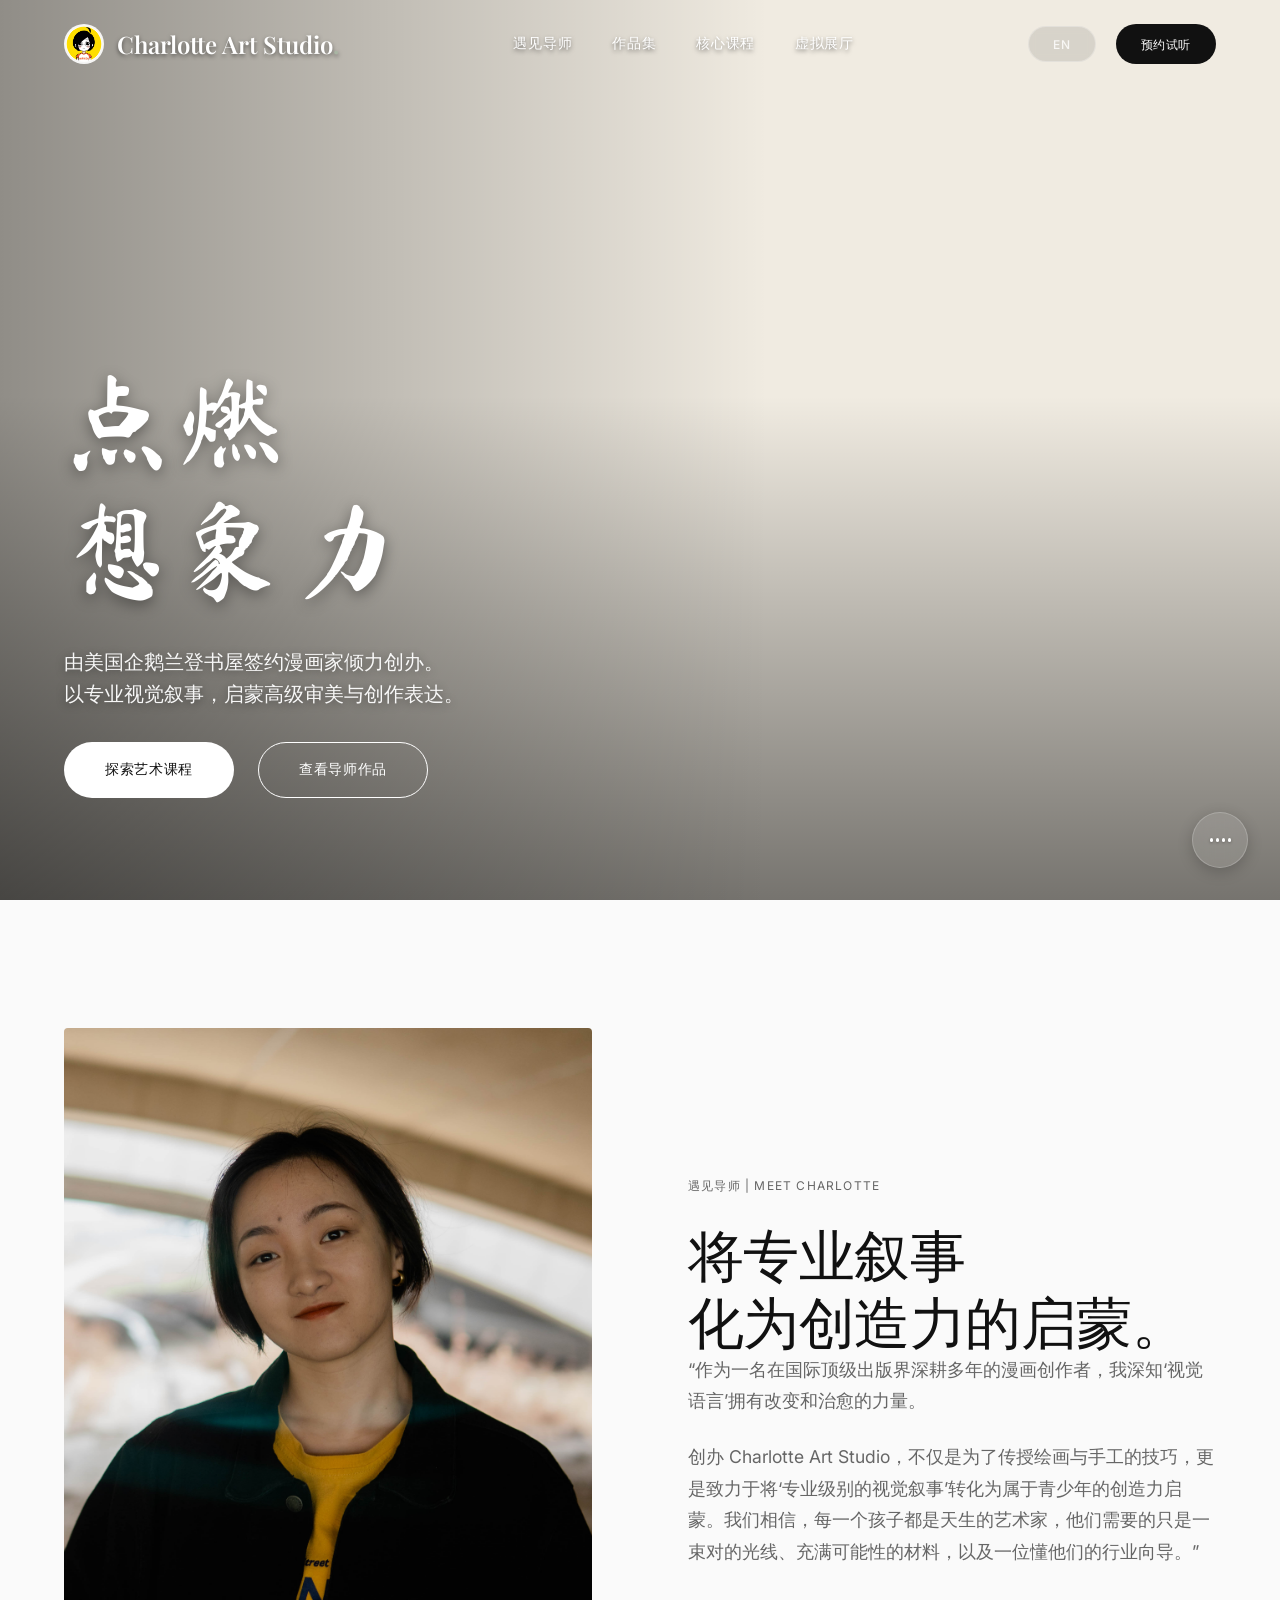
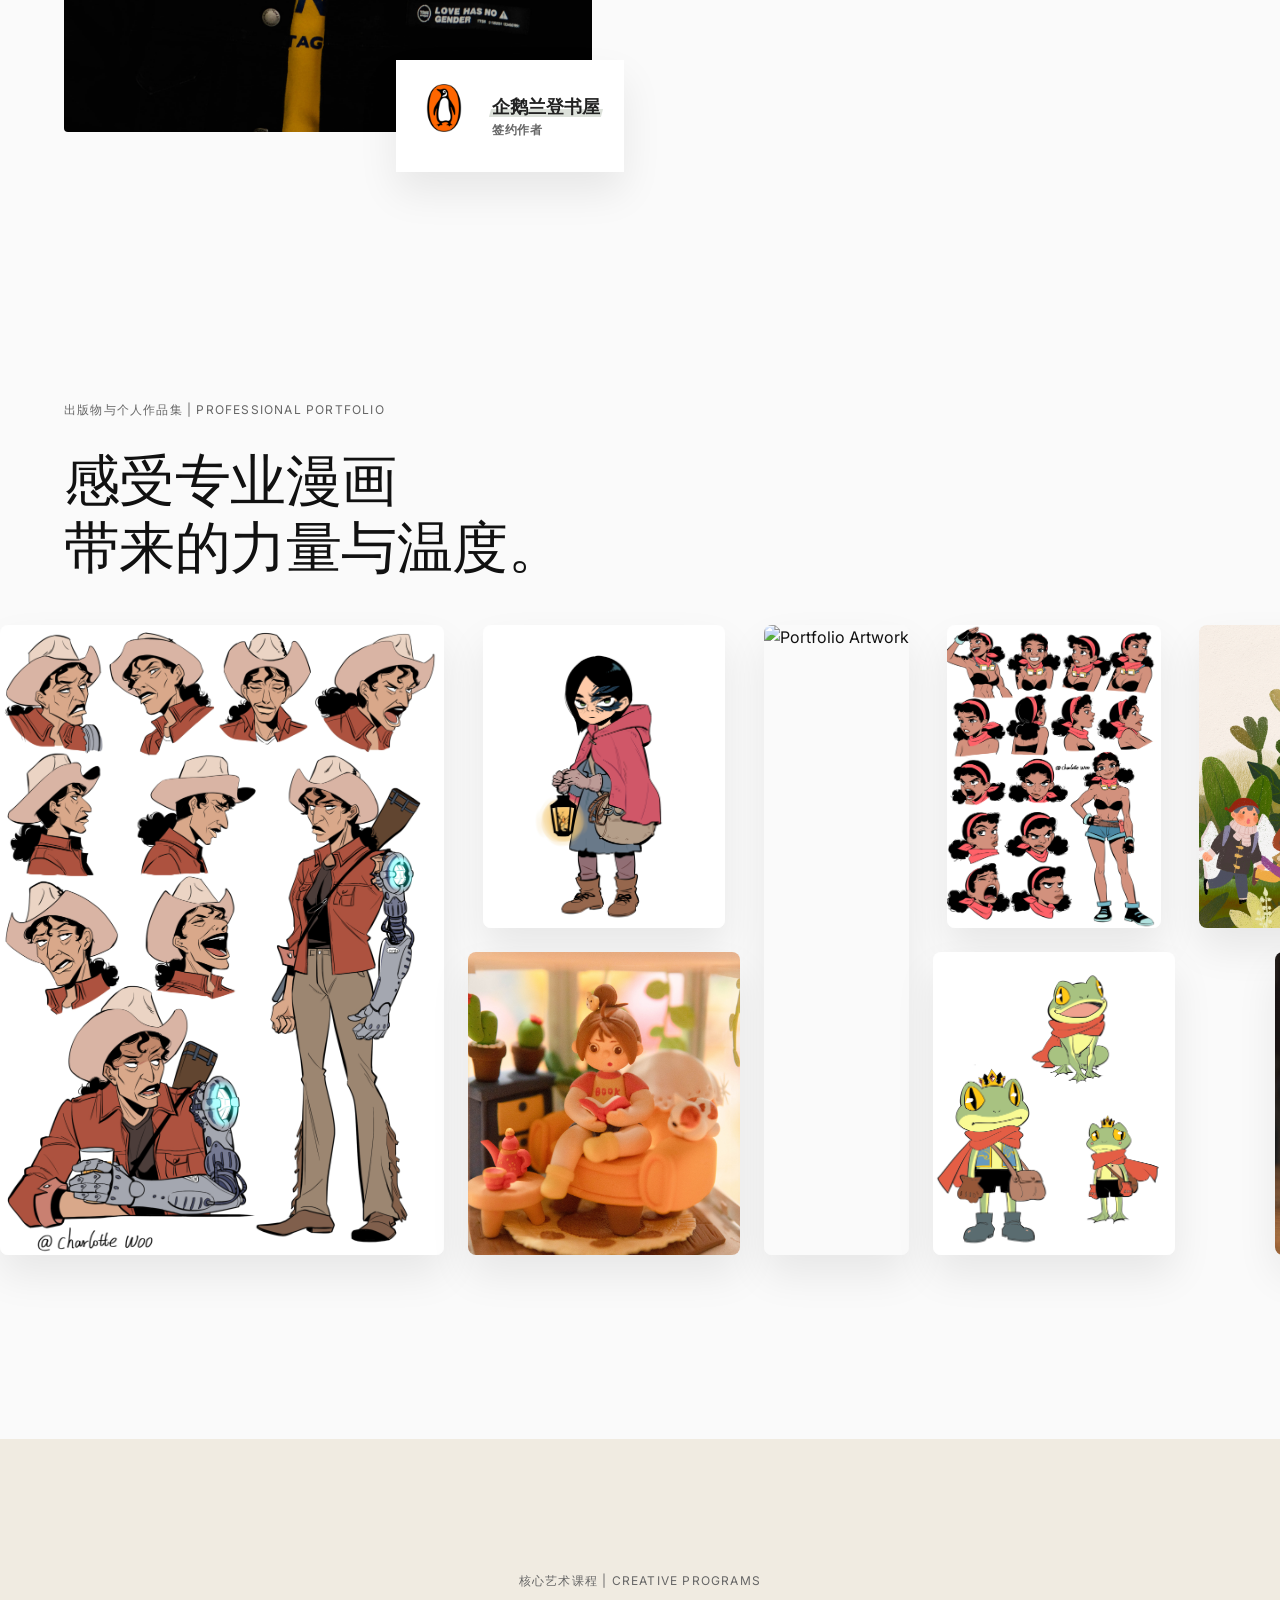
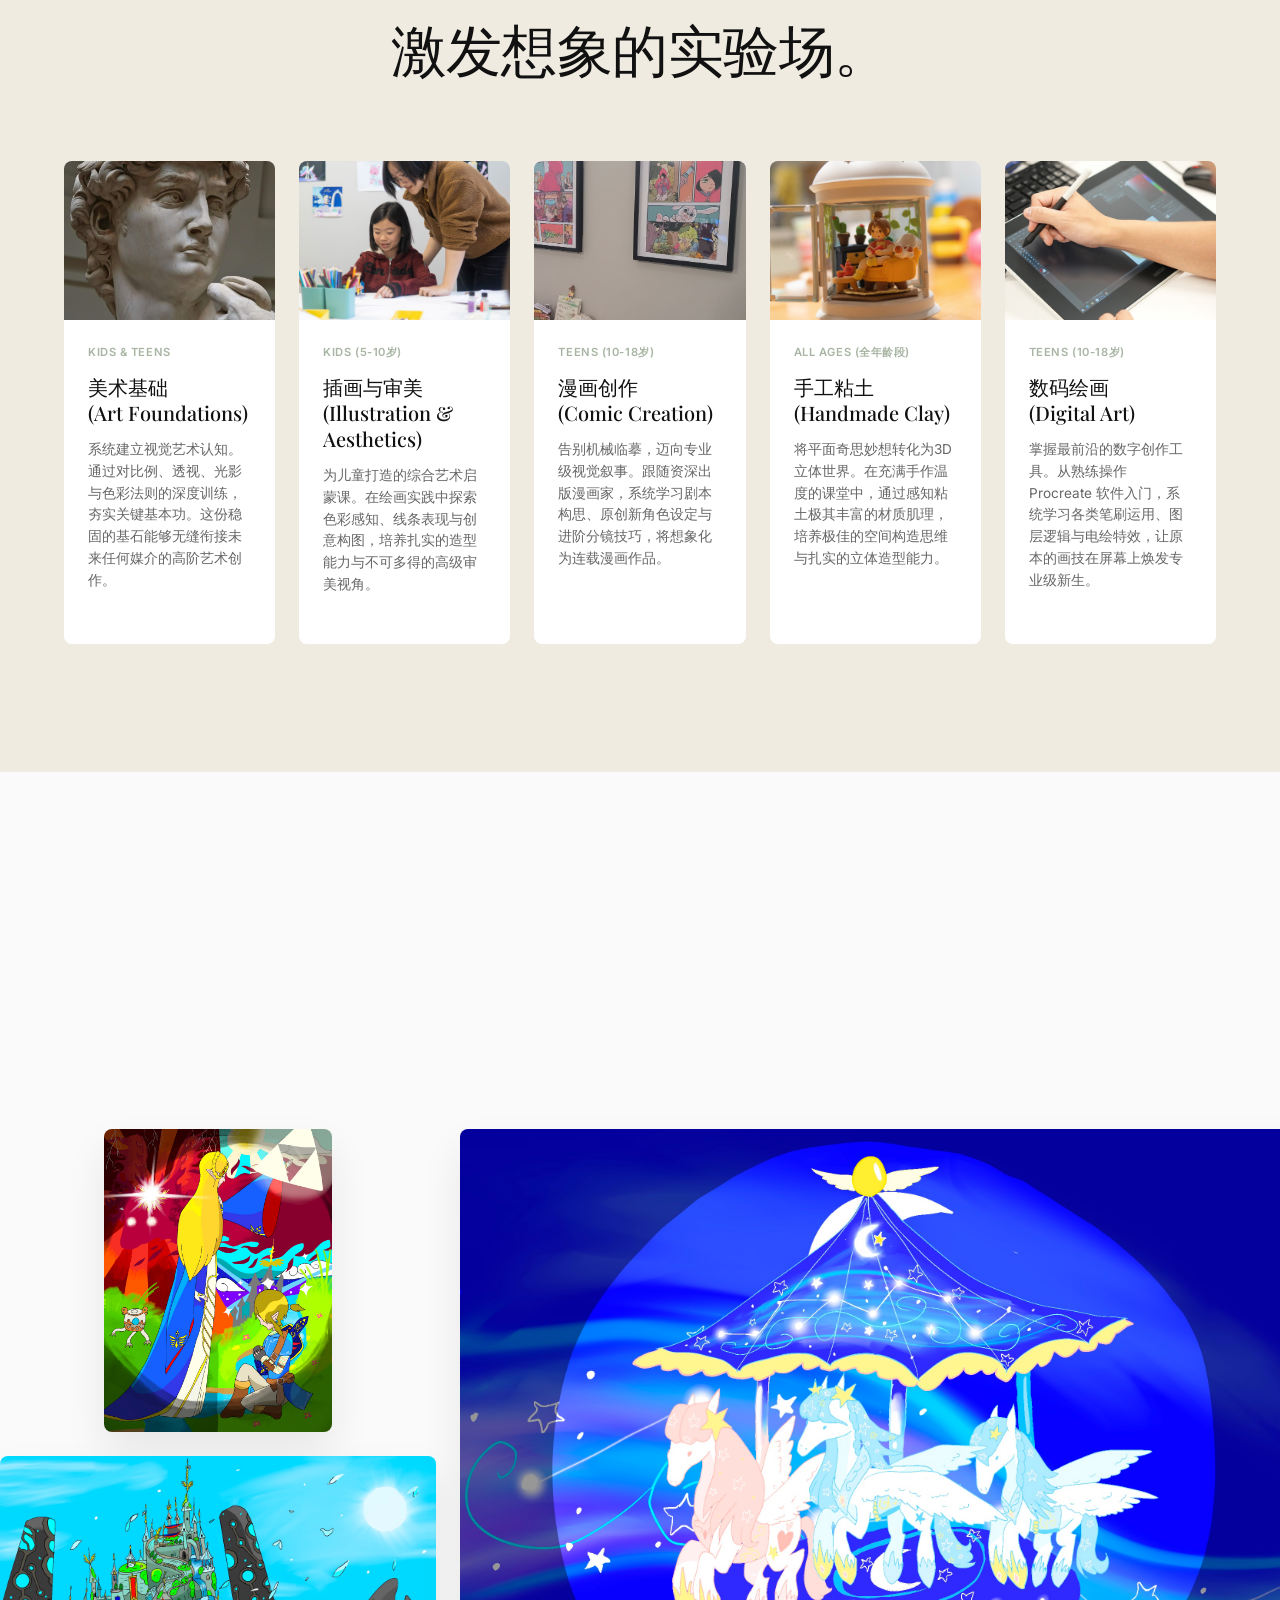
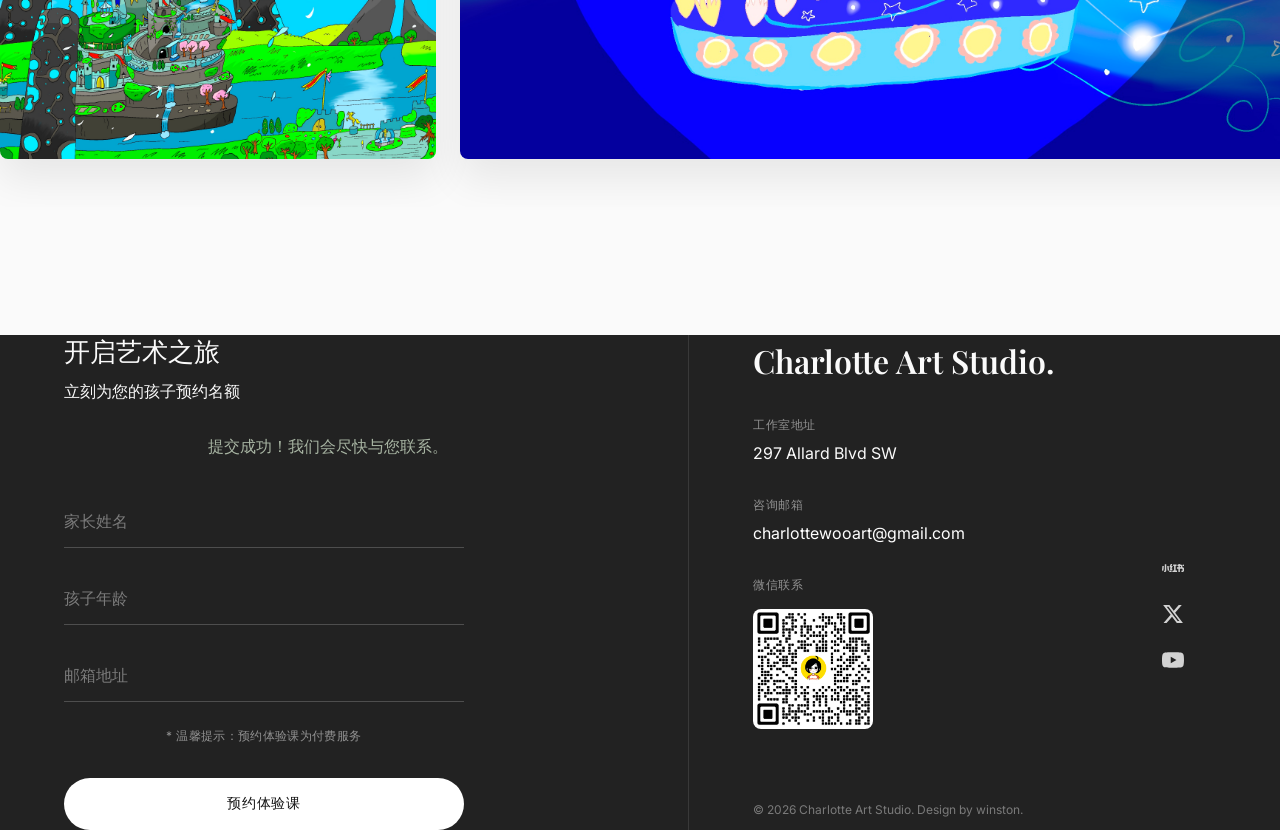
==== index.html @ 23670e5b "first commit" ====
<!DOCTYPE html>
<html lang="zh-CN" data-lang="zh">
<head>
    <meta charset="UTF-8">
    <meta name="viewport" content="width=device-width, initial-scale=1.0">
    <title>Charlotte Art Studio | Ignite the Imagination</title>
    <meta name="description" content="企鹅兰登签约漫画家Charlotte创办的高端少儿美术工作室。专注于青少年漫画创作与儿童立体视觉叙事启发。">
    <!-- Google Fonts -->
    <link rel="preconnect" href="https://fonts.googleapis.com">
    <link rel="preconnect" href="https://fonts.gstatic.com" crossorigin>
    <link href="https://fonts.googleapis.com/css2?family=Inter:wght@300;400;500&family=Playfair+Display:ital,wght@0,400;0,600;1,400&family=Zhi+Mang+Xing&family=Ma+Shan+Zheng&display=swap" rel="stylesheet">
    <link rel="stylesheet" href="css/styles.css">
    
    <!-- Favicon -->
    <link rel="icon" type="image/png" href="assets/avatar.png">
    <link rel="apple-touch-icon" href="assets/avatar.png">
</head>
    <!-- 漫画风闪屏动画 (Preloader Splash) -->
    <div id="site-preloader">
        <div class="hole-wipe"></div>
        <img src="assets/avatar.png" alt="Charlotte Manga Avatar" class="preloader-avatar">
    </div>

    <!-- 顶部导航 -->
    <header id="site-header">
        <div class="nav-container">
            <div class="logo">
                <a href="#">
                    <img src="assets/avatar.png" alt="Logo Avatar" class="header-avatar">
                    <span>Charlotte Art Studio<span class="dot">.</span></span>
                </a>
            </div>
            <nav class="desktop-nav">
                <a href="#about">
                    <span class="lang lang-en">Meet Charlotte</span>
                    <span class="lang lang-zh">遇见导师</span>
                </a>
                <a href="#portfolio">
                    <span class="lang lang-en">Portfolio</span>
                    <span class="lang lang-zh">作品集</span>
                </a>
                <a href="#programs">
                    <span class="lang lang-en">Programs</span>
                    <span class="lang lang-zh">核心课程</span>
                </a>
                <a href="#gallery">
                    <span class="lang lang-en">Gallery</span>
                    <span class="lang lang-zh">虚拟展厅</span>
                </a>
            </nav>
            <div class="header-actions">
                <button type="button" id="lang-toggle" class="btn btn-outline btn-sm lang-toggle-btn">
                    <span class="lang lang-en">中文</span>
                    <span class="lang lang-zh">EN</span>
                </button>
                <a href="#contact" class="btn btn-primary btn-sm">
                    <span class="lang lang-en">Book Trial</span>
                    <span class="lang lang-zh">预约试听</span>
                </a>
            </div>
        </div>
    </header>

    <main>
        <!-- 首页视差区 (Hero) -->
        <section id="hero" class="hero-section">
            <div class="hero-bg js-parallax">
                <video class="hero-image" autoplay loop muted playsinline poster="assets/hero_bg.png">
                    <source src="assets/hero_video.mp4" type="video/mp4">
                </video>
                <div class="hero-overlay"></div>
            </div>
            <div class="hero-content reveal-up">
                <h1>
                    <span class="lang lang-en">Ignite the<br><span class="italic">Imagination</span></span>
                    <span class="lang lang-zh"><span class="handwriting-zh">点燃</span><br><span class="handwriting-zh">想象力</span></span>
                </h1>
                <p class="subtitle">
                    <span class="lang lang-en">Founded by a Penguin Random House signed comic artist.<br>Inspiring high-level aesthetics and creative expression through professional visual storytelling.</span>
                    <span class="lang lang-zh">由美国企鹅兰登书屋签约漫画家倾力创办。<br>以专业视觉叙事，启蒙高级审美与创作表达。</span>
                </p>
                <div class="hero-ctas">
                    <a href="#programs" class="btn btn-primary">
                        <span class="lang lang-en">Explore Programs</span>
                        <span class="lang lang-zh">探索艺术课程</span>
                    </a>
                    <a href="#portfolio" class="btn btn-outline">
                        <span class="lang lang-en">View Portfolio</span>
                        <span class="lang lang-zh">查看导师作品</span>
                    </a>
                </div>
            </div>
        </section>

        <!-- 导师介绍区 (Meet Charlotte) -->
        <section id="about" class="about-section">
            <div class="container grid-2-col">
                <div class="about-image-wrap reveal-up">
                    <img src="assets/charlotte_portrait.jpg" alt="Charlotte Portrait" class="about-portrait">
                    <!-- Penguin Random House Logo placeholder -->
                    <div class="badge">
                        <div class="badge-icon" style="background: transparent; box-shadow: none; padding: 0;">
                            <img src="assets/penguin_logo.png" alt="Penguin Random House Logo" style="width: 48px; height: 48px; object-fit: contain;">
                        </div>
                        <span>
                            <span class="lang lang-en"><span class="brand-highlight">Penguin Random House</span>Signed Author</span>
                            <span class="lang lang-zh"><span class="brand-highlight">企鹅兰登书屋</span>签约作者</span>
                        </span>
                    </div>
                </div>
                <div class="about-text-wrap reveal-up delay-1">
                    <span class="section-label">
                        <span class="lang lang-en">Meet Charlotte</span>
                        <span class="lang lang-zh">遇见导师 | Meet Charlotte</span>
                    </span>
                    <h2>
                        <span class="lang lang-en">Turning professional storytelling<br>into creative enlightenment.</span>
                        <span class="lang lang-zh">将专业叙事<br>化为创造力的启蒙。</span>
                    </h2>
                    <div class="bio-content">
                        <div class="lang lang-en">
                            <p>“As a comic creator deeply rooted in the top-tier international publishing industry, I know that 'visual language' holds the power to transform and heal.</p>
                            <p>Founding Charlotte Art Studio is not just about teaching techniques; it's about translating 'professional visual storytelling' into creative enlightenment tailored for youth. We believe every child is born an artist—all they need is the right light, materials filled with possibilities, and an industry guide who truly understands them.”</p>
                        </div>
                        <div class="lang lang-zh">
                            <p>“作为一名在国际顶级出版界深耕多年的漫画创作者，我深知‘视觉语言’拥有改变和治愈的力量。</p>
                            <p>创办 Charlotte Art Studio，不仅是为了传授绘画与手工的技巧，更是致力于将‘专业级别的视觉叙事’转化为属于青少年的创造力启蒙。我们相信，每一个孩子都是天生的艺术家，他们需要的只是一束对的光线、充满可能性的材料，以及一位懂他们的行业向导。”</p>
                        </div>
                    </div>
                </div>
            </div>
        </section>

        <!-- 出版作品区 (Portfolio) -->
        <section id="portfolio" class="portfolio-section">
            <div class="container relative">
                <div class="section-header reveal-up">
                    <span class="section-label">
                        <span class="lang lang-en">Professional Portfolio</span>
                        <span class="lang lang-zh">出版物与个人作品集 | Professional Portfolio</span>
                    </span>
                    <h2>
                        <span class="lang lang-en">Feel the power and warmth<br>of professional comics.</span>
                        <span class="lang lang-zh">感受专业漫画<br>带来的力量与温度。</span>
                    </h2>
                </div>
            </div>
            <!-- 作品集横向滚动 -->
            <div class="portfolio-marquee-container reveal-up delay-1" id="portfolio-marquee">
                <div class="portfolio-marquee-track">
                    <!-- 由 JS 渲染注入 -->
                </div>
            </div>
        </section>

        <!-- 核心课程区 (Programs) -->
        <section id="programs" class="programs-section bg-warm">
            <div class="container">
                <div class="section-header text-center reveal-up">
                    <span class="section-label">
                        <span class="lang lang-en">Creative Programs</span>
                        <span class="lang lang-zh">核心艺术课程 | Creative Programs</span>
                    </span>
                    <h2>
                        <span class="lang lang-en">A laboratory to ignite imagination.</span>
                        <span class="lang lang-zh">激发想象的实验场。</span>
                    </h2>
                </div>
                
                <div class="programs-grid">
                    <!-- 课程1: 美术基础 -->
                    <div class="program-card reveal-up">
                        <div class="pg-image">
                            <img src="assets/class_foundations.jpg" alt="Art Foundations" onerror="this.src='assets/class_crafts.jpg'">
                        </div>
                        <div class="pg-content">
                            <span class="tag">
                                <span class="lang lang-en">Kids & Teens</span>
                                <span class="lang lang-zh">Kids & Teens</span>
                            </span>
                            <h3>
                                <span class="lang lang-en">Art Foundations</span>
                                <span class="lang lang-zh">美术基础<br>(Art Foundations)</span>
                            </h3>
                            <p>
                                <span class="lang lang-en">Develop a systematic understanding of visual arts. Through focused study of proportions, shading, perspective, and color harmony, build essential techniques that apply to any medium.</span>
                                <span class="lang lang-zh">系统建立视觉艺术认知。通过对比例、透视、光影与色彩法则的深度训练，夯实关键基本功。这份稳固的基石能够无缝衔接未来任何媒介的高阶艺术创作。</span>
                            </p>
                        </div>
                    </div>
                    <!-- 课程2: 插画与审美 -->
                    <div class="program-card reveal-up delay-1">
                        <div class="pg-image">
                            <img src="assets/class_crafts.jpg" alt="Illustration & Aesthetics">
                        </div>
                        <div class="pg-content">
                            <span class="tag">
                                <span class="lang lang-en">Kids (5-10 y/o)</span>
                                <span class="lang lang-zh">Kids (5-10岁)</span>
                            </span>
                            <h3>
                                <span class="lang lang-en">Illustration & Aesthetics</span>
                                <span class="lang lang-zh">插画与审美<br>(Illustration & Aesthetics)</span>
                            </h3>
                            <p>
                                <span class="lang lang-en">Perfect for budding young artists. Explore color theory, line work, and imaginative composition using various drawing materials to build a strong artistic and aesthetic foundation.</span>
                                <span class="lang lang-zh">为儿童打造的综合艺术启蒙课。在绘画实践中探索色彩感知、线条表现与创意构图，培养扎实的造型能力与不可多得的高级审美视角。</span>
                            </p>
                        </div>
                    </div>
                    <!-- 课程3: 漫画创作 -->
                    <div class="program-card reveal-up delay-2">
                        <div class="pg-image">
                            <img src="assets/class_comic.jpg" alt="Comic Creation">
                        </div>
                        <div class="pg-content">
                            <span class="tag">
                                <span class="lang lang-en">Teens (10-18 y/o)</span>
                                <span class="lang lang-zh">Teens (10-18岁)</span>
                            </span>
                            <h3>
                                <span class="lang lang-en">Comic Creation</span>
                                <span class="lang lang-zh">漫画创作<br>(Comic Creation)</span>
                            </h3>
                            <p>
                                <span class="lang lang-en">Say goodbye to mechanical tracing. Learn professional visual storytelling, from script formulation and character design to advanced storyboarding, guided by a published author.</span>
                                <span class="lang lang-zh">告别机械临摹，迈向专业级视觉叙事。跟随资深出版漫画家，系统学习剧本构思、原创新角色设定与进阶分镜技巧，将想象化为连载漫画作品。</span>
                            </p>
                        </div>
                    </div>
                    <!-- 课程4: 手工粘土 -->
                    <div class="program-card reveal-up delay-3">
                        <div class="pg-image">
                            <img src="assets/class_clay.jpg" alt="Handmade Clay">
                        </div>
                        <div class="pg-content">
                            <span class="tag">
                                <span class="lang lang-en">All Ages</span>
                                <span class="lang lang-zh">All Ages (全年龄段)</span>
                            </span>
                            <h3>
                                <span class="lang lang-en">Handmade Clay</span>
                                <span class="lang lang-zh">手工粘土<br>(Handmade Clay)</span>
                            </h3>
                            <p>
                                <span class="lang lang-en">Bring whimsical ideas to life in 3D. Experience the tactile joy of molding clay to cultivate exceptional spatial reasoning and a deeper understanding of volume and form.</span>
                                <span class="lang lang-zh">将平面奇思妙想转化为3D立体世界。在充满手作温度的课堂中，通过感知粘土极其丰富的材质肌理，培养极佳的空间构造思维与扎实的立体造型能力。</span>
                            </p>
                        </div>
                    </div>
                    <!-- 课程5: 数码绘画 -->
                    <div class="program-card reveal-up delay-4">
                        <div class="pg-image">
                            <img src="assets/class_digital.jpg" alt="Digital Art" onerror="this.src='assets/class_comic.jpg'">
                        </div>
                        <div class="pg-content">
                            <span class="tag">
                                <span class="lang lang-en">Teens (10-18 y/o)</span>
                                <span class="lang lang-zh">Teens (10-18岁)</span>
                            </span>
                            <h3>
                                <span class="lang lang-en">Digital Art</span>
                                <span class="lang lang-zh">数码绘画<br>(Digital Art)</span>
                            </h3>
                            <p>
                                <span class="lang lang-en">Master industry-standard tools. Starting with Procreate basics, learn brush application, layer logic, and digital effects to bring your artwork to life on screen.</span>
                                <span class="lang lang-zh">掌握最前沿的数字创作工具。从熟练操作 Procreate 软件入门，系统学习各类笔刷运用、图层逻辑与电绘特效，让原本的画技在屏幕上焕发专业级新生。</span>
                            </p>
                        </div>
                    </div>
                </div>
            </div>
        </section>

        <!-- 学生虚拟展厅 (Gallery) -->
        <section id="gallery" class="gallery-section">
            <div class="container">
                <div class="section-header reveal-up">
                    <span class="section-label">
                        <span class="lang lang-en">The Gallery</span>
                        <span class="lang lang-zh">线上虚拟展厅 | The Gallery</span>
                    </span>
                    <h2>
                        <span class="lang lang-en">Every child's universe is a masterpiece<br>worth keeping.</span>
                        <span class="lang lang-zh">每一个孩子脑海中的宇宙<br>都值得被当作顶级艺术品珍藏。</span>
                    </h2>
                </div>
            </div>
                
            <div class="portfolio-marquee-container reveal-up delay-1" id="student-gallery-container">
                <!-- Images auto-injected by app.js -->
            </div>
        </section>
    </main>

    <!-- 底部与表单 (Footer & Contact) -->
    <footer id="contact" class="footer-section bg-charcoal">
        <div class="container grid-2-col align-items-center">
            
            <div class="contact-form-wrap reveal-up">
                <h3>
                    <span class="lang lang-en">Start the Journey</span>
                    <span class="lang lang-zh">开启艺术之旅</span>
                </h3>
                <p>
                    <span class="lang lang-en">Book a session today.</span>
                    <span class="lang lang-zh">立刻为您的孩子预约名额</span>
                </p>
                <!-- Formspree Success Message -->
                <div data-fs-success class="form-success text-center" style="margin-top: 2rem;">
                    <h4 style="color: var(--sage-green); margin: 0;">
                        <span class="lang lang-en">Thanks! We'll get back to you soon.</span>
                        <span class="lang lang-zh">提交成功！我们会尽快与您联系。</span>
                    </h4>
                </div>

                <form class="minimal-form" id="contact-form">
                    <div data-fs-error style="color: #ff6b6b; margin-bottom: 1rem; font-size: 0.85rem;"></div>
                    
                    <div class="input-group">
                        <input type="text" name="parent_name" id="parent_name" data-en="Parent's Name" data-zh="家长姓名" placeholder="家长姓名" data-fs-field required>
                    </div>
                    <div class="input-group">
                        <input type="text" name="child_age" id="child_age" data-en="Child's Age" data-zh="孩子年龄" placeholder="孩子年龄" data-fs-field required>
                    </div>
                    <div class="input-group">
                        <input type="email" name="email" id="email" data-en="Email Address" data-zh="邮箱地址" placeholder="邮箱地址" data-fs-field required>
                    </div>

                    <div style="font-size: 0.75rem; color: rgba(255,255,255,0.5); text-align: center; margin-bottom: 1rem; letter-spacing: 0.03em;">
                        <span class="lang lang-en">* Please note: Trial classes are subject to a fee.</span>
                        <span class="lang lang-zh">* 温馨提示：预约体验课为付费服务</span>
                    </div>

                    <button type="submit" class="btn btn-primary full-width" data-fs-submit-btn>
                        <span class="lang lang-en">Book a Trial Class</span>
                        <span class="lang lang-zh">预约体验课</span>
                    </button>
                </form>
            </div>

            <div class="footer-info reveal-up delay-1">
                <div class="logo-footer">Charlotte Art Studio.</div>
                
                <div class="info-block mt-2">
                    <h5>
                        <span class="lang lang-en">Studio Location</span>
                        <span class="lang lang-zh">工作室地址</span>
                    </h5>
                    <p>297 Allard Blvd SW</p>
                </div>
                
                <div class="info-block mt-2">
                    <h5>
                        <span class="lang lang-en">Inquiries</span>
                        <span class="lang lang-zh">咨询邮箱</span>
                    </h5>
                    <p><a href="mailto:charlottewooart@gmail.com" class="footer-link">charlottewooart@gmail.com</a></p>
                </div>

                <div class="info-block mt-2">
                    <h5>
                        <span class="lang lang-en">WeChat</span>
                        <span class="lang lang-zh">微信联系</span>
                    </h5>
                    <img src="assets/微信.png" alt="WeChat QR Code" style="width: 120px; border-radius: 8px; margin-top: 8px;">
                </div>

                <div class="social-links mt-2">
                    <a href="https://www.xiaohongshu.com/user/profile/5c47cc12000000001201fadf?xsec_token=YBgjPvaruBa5ivVFEdfagDb0VxQ6I_i-f04qCajXUxqsA=&xsec_source=app_share&xhsshare=WeixinSession&appuid=5c47cc12000000001201fadf&apptime=1776099678&share_id=242cb65dfd5c416cb8fbd9d5ac6d5fd8" target="_blank" rel="noopener noreferrer" aria-label="Xiaohongshu">
                        <svg class="icon-sm" viewBox="0 0 24 24" xmlns="http://www.w3.org/2000/svg"><path fill="currentColor" d="M22.405 9.879c.002.016.01.02.07.019h.725a.797.797 0 0 0 .78-.972.794.794 0 0 0-.884-.618.795.795 0 0 0-.692.794c0 .101-.002.666.001.777zm-11.509 4.808c-.203.001-1.353.004-1.685.003a2.528 2.528 0 0 1-.766-.126.025.025 0 0 0-.03.014L7.7 16.127a.025.025 0 0 0 .01.032c.111.06.336.124.495.124.66.01 1.32.002 1.981 0 .01 0 .02-.006.023-.015l.712-1.545a.025.025 0 0 0-.024-.036zM.477 9.91c-.071 0-.076.002-.076.01a.834.834 0 0 0-.01.08c-.027.397-.038.495-.234 3.06-.012.24-.034.389-.135.607-.026.057-.033.042.003.112.046.092.681 1.523.787 1.74.008.015.011.02.017.02.008 0 .033-.026.047-.044.147-.187.268-.391.371-.606.306-.635.44-1.325.486-1.706.014-.11.021-.22.03-.33l.204-2.616.022-.293c.003-.029 0-.033-.03-.034zm7.203 3.757a1.427 1.427 0 0 1-.135-.607c-.004-.084-.031-.39-.235-3.06a.443.443 0 0 0-.01-.082c-.004-.011-.052-.008-.076-.008h-1.48c-.03.001-.034.005-.03.034l.021.293c.076.982.153 1.964.233 2.946.05.4.186 1.085.487 1.706.103.215.223.419.37.606.015.018.037.051.048.049.02-.003.742-1.642.804-1.765.036-.07.03-.055.003-.112zm3.861-.913h-.872a.126.126 0 0 1-.116-.178l1.178-2.625a.025.025 0 0 0-.023-.035l-1.318-.003a.148.148 0 0 1-.135-.21l.876-1.954a.025.025 0 0 0-.023-.035h-1.56c-.01 0-.02.006-.024.015l-.926 2.068c-.085.169-.314.634-.399.938a.534.534 0 0 0-.02.191.46.46 0 0 0 .23.378.981.981 0 0 0 .46.119h.59c.041 0-.688 1.482-.834 1.972a.53.53 0 0 0-.023.172.465.465 0 0 0 .23.398c.15.092.342.12.475.12l1.66-.001c.01 0 .02-.006.023-.015l.575-1.28a.025.025 0 0 0-.024-.035zm-6.93-4.937H3.1a.032.032 0 0 0-.034.033c0 1.048-.01 2.795-.01 6.829 0 .288-.269.262-.28.262h-.74c-.04.001-.044.004-.04.047.001.037.465 1.064.555 1.263.01.02.03.033.051.033.157.003.767.009.938-.014.153-.02.3-.06.438-.132.3-.156.49-.419.595-.765.052-.172.075-.353.075-.533.002-2.33 0-4.66-.007-6.991a.032.032 0 0 0-.032-.032zm11.784 6.896c0-.014-.01-.021-.024-.022h-1.465c-.048-.001-.049-.002-.05-.049v-4.66c0-.072-.005-.07.07-.07h.863c.08 0 .075.004.075-.074V8.393c0-.082.006-.076-.08-.076h-3.5c-.064 0-.075-.006-.075.073v1.445c0 .083-.006.077.08.077h.854c.075 0 .07-.004.07.07v4.624c0 .095.008.084-.085.084-.37 0-1.11-.002-1.304 0-.048.001-.06.03-.06.03l-.697 1.519s-.014.025-.008.036c.006.01.013.008.058.008 1.748.003 3.495.002 5.243.002.03-.001.034-.006.035-.033v-1.539zm4.177-3.43c0 .013-.007.023-.02.024-.346.006-.692.004-1.037.004-.014-.002-.022-.01-.022-.024-.005-.434-.007-.869-.01-1.303 0-.072-.006-.071.07-.07l.733-.003c.041 0 .081.002.12.015.093.025.16.107.165.204.006.431.002 1.153.001 1.153zm2.67.244a1.953 1.953 0 0 0-.883-.222h-.18c-.04-.001-.04-.003-.042-.04V10.21c0-.132-.007-.263-.025-.394a1.823 1.823 0 0 0-.153-.53 1.533 1.533 0 0 0-.677-.71 2.167 2.167 0 0 0-1-.258c-.153-.003-.567 0-.72 0-.07 0-.068.004-.068-.065V7.76c0-.031-.01-.041-.046-.039H17.93s-.016 0-.023.007c-.006.006-.008.012-.008.023v.546c-.008.036-.057.015-.082.022h-.95c-.022.002-.028.008-.03.032v1.481c0 .09-.004.082.082.082h.913c.082 0 .072.128.072.128V11.19s.003.117-.06.117h-1.482c-.068 0-.06.082-.06.082v1.445s-.01.068.064.068h1.457c.082 0 .076-.006.076.079v3.225c0 .088-.007.081.082.081h1.43c.09 0 .082.007.082-.08v-3.27c0-.029.006-.035.033-.035l2.323-.003c.098 0 .191.02.28.061a.46.46 0 0 1 .274.407c.008.395.003.79.003 1.185 0 .259-.107.367-.33.367h-1.218c-.023.002-.029.008-.028.033.184.437.374.871.57 1.303a.045.045 0 0 0 .04.026c.17.005.34.002.51.003.15-.002.517.004.666-.01a2.03 2.03 0 0 0 .408-.075c.59-.18.975-.698.976-1.313v-1.981c0-.128-.01-.254-.034-.38 0 .078-.029-.641-.724-.998z"/></svg>
                    </a>
                    <a href="https://x.com/charlottechen64" target="_blank" rel="noopener noreferrer" aria-label="X (Twitter)">
                        <svg class="icon-sm" viewBox="0 0 24 24" xmlns="http://www.w3.org/2000/svg"><path fill="currentColor" d="M18.244 2.25h3.308l-7.227 8.26 8.502 11.24H16.17l-5.214-6.817L4.99 21.75H1.68l7.73-8.835L1.254 2.25H8.08l4.713 6.231zm-1.161 17.52h1.833L7.084 4.126H5.117z"/></svg>
                    </a>
                    <a href="https://www.youtube.com/@charlottewoo146" target="_blank" rel="noopener noreferrer" aria-label="YouTube">
                        <svg class="icon-sm" viewBox="0 0 24 24" xmlns="http://www.w3.org/2000/svg"><path fill="currentColor" d="M23.498 6.186a3.016 3.016 0 0 0-2.122-2.136C19.505 3.545 12 3.545 12 3.545s-7.505 0-9.377.505A3.017 3.017 0 0 0 .502 6.186C0 8.07 0 12 0 12s0 3.93.502 5.814a3.016 3.016 0 0 0 2.122 2.136c1.871.505 9.376.505 9.376.505s7.505 0 9.377-.505a3.015 3.015 0 0 0 2.122-2.136C24 15.93 24 12 24 12s0-3.93-.502-5.814zM9.545 15.568V8.432L15.818 12l-6.273 3.568z"/></svg>
                    </a>
                </div>
                
                <div class="copyright">
                    &copy; <span class="lang lang-en">2026 Charlotte Art Studio. Design by winston.</span><span class="lang lang-zh">2026 Charlotte Art Studio. Design by winston.</span>
                </div>
            </div>

        </div>
    </footer>

    <!-- Background Music -->
    <audio id="bg-music" autoplay>
        <!-- JS 控制播放列表，请在 assets 放 bg_music_1.mp3, bg_music_2.mp3, bg_music_3.mp3 -->
    </audio>

    <!-- Music Player Toggler -->
    <button id="music-toggle" class="music-toggle" aria-label="Toggle Background Music">
        <div class="sound-wave">
            <span class="bar"></span>
            <span class="bar"></span>
            <span class="bar"></span>
            <span class="bar"></span>
        </div>
    </button>

    <!-- Lightbox Modal -->
    <div id="lightbox-modal" class="lightbox-modal" aria-hidden="true">
        <div class="lightbox-overlay js-close-lightbox"></div>
        <div class="lightbox-content">
            <button class="btn-close-lightbox js-close-lightbox" aria-label="Close Lightbox">&times;</button>
            <img id="lightbox-image" src="" alt="Enlarged Artwork">
        </div>
    </div>

    <!-- Formspree SDK -->
    <script>
        window.formspree = window.formspree || function () { (formspree.q = formspree.q || []).push(arguments); };
        formspree('initForm', { formElement: '#contact-form', formId: 'mdaykzqz' });
    </script>
    <script src="https://unpkg.com/@formspree/ajax@1" defer></script>
    <script src="js/app.js"></script>
</body>
</html>
---- css/styles.css ----
/* d:\Vibe\浩子网站\css\styles.css */

:root {
    /* Color Palette */
    --gallery-white: #fafafa;
    --warm-grey: #f0ebe1;
    --sage-green: #a8b5a3;
    --dusty-blue: #9eabc0;
    --charcoal: #222222;
    --text-primary: #111111;
    --text-secondary: #666666;
    /* Typography */
    --font-serif: 'Playfair Display', serif;
    --font-sans: 'Inter', sans-serif;
    
    /* Animation Params */
    --transition-slow: all 0.8s cubic-bezier(0.16, 1, 0.3, 1);
    --transition-medium: all 0.4s cubic-bezier(0.25, 1, 0.5, 1);
    --transition-fast: all 0.2s ease-out;

    /* Shadow / Lighting */
    --shadow-soft: 0 20px 40px rgba(0,0,0,0.08);
    --shadow-hover: 0 30px 60px rgba(0,0,0,0.12);
}

/* Base resets & styles */
* {
    margin: 0;
    padding: 0;
    box-sizing: border-box;
}

html {
    scroll-behavior: smooth;
}

body {
    font-family: var(--font-sans);
    color: var(--text-primary);
    background-color: var(--gallery-white);
    line-height: 1.6;
    overflow-x: hidden;
    -webkit-font-smoothing: antialiased;
    -moz-osx-font-smoothing: grayscale;
}

/* Typography styles */
h1, h2, h3, h4, h5, h6 {
    font-family: var(--font-serif);
    font-weight: 400;
    line-height: 1.2;
}

h1 {
    font-size: clamp(3rem, 7vw, 6.5rem);
    letter-spacing: -0.03em;
}

h2 {
    font-size: clamp(2rem, 5vw, 3.5rem);
    letter-spacing: -0.01em;
}

h3 {
    font-size: clamp(1.2rem, 2vw, 1.8rem);
    margin-bottom: 0.8rem;
}

.italic {
    font-style: italic;
    font-weight: 400;
}

@font-face {
    font-family: 'ZiYuXingYun';
    /* 浏览器将尝试从 assets 文件夹加载由用户提供的手写字体文件 */
    src: url('../assets/ziyuxingyun.woff2') format('woff2'),
         url('../assets/ziyuxingyun.ttf') format('truetype');
    font-weight: normal;
    font-style: normal;
    font-display: swap;
}

.handwriting-zh {
    font-family: 'ZiYuXingYun', 'Ma Shan Zheng', cursive;
    font-weight: 400;
    font-style: normal;
    font-size: 1.2em; /* 稍微放大一点适配行云手书的较细笔画 */
    letter-spacing: 0.05em;
}

.section-label {
    display: inline-block;
    font-family: var(--font-sans);
    text-transform: uppercase;
    font-size: 0.75rem;
    letter-spacing: 0.1em;
    color: var(--text-secondary);
    margin-bottom: 1.5rem;
}

p {
    font-size: 1rem;
    color: var(--text-secondary);
    margin-bottom: 1.5rem;
}

/* Layout Utilities */
.container {
    max-width: 1400px;
    margin: 0 auto;
    padding: 0 5%;
}

section {
    padding: 8rem 0;
    position: relative;
    overflow: hidden;
}

.grid-2-col {
    display: grid;
    grid-template-columns: 1fr 1fr;
    gap: 6rem;
}

.bg-warm { background-color: var(--warm-grey); }
.bg-charcoal { background-color: var(--charcoal); color: var(--gallery-white); }
.bg-charcoal h3, .bg-charcoal h5, .bg-charcoal p { color: var(--gallery-white); }
.text-center { text-align: center; }
.mt-2 { margin-top: 2rem; }

/* Buttons & Links */
.btn {
    display: inline-flex;
    align-items: center;
    justify-content: center;
    padding: 1rem 2.5rem;
    font-size: 0.85rem;
    font-family: var(--font-sans);
    letter-spacing: 0.05em;
    text-transform: uppercase;
    text-decoration: none;
    border-radius: 3rem;
    transition: var(--transition-medium);
    cursor: pointer;
    font-weight: 500;
    border: 1px solid transparent;
}

.btn-sm { padding: 0.6rem 1.5rem; font-size: 0.75rem; }
.btn-primary { background: var(--text-primary); color: #fff; }
.bg-charcoal .btn-primary { background: #fff; color: var(--text-primary); }

.btn-primary:hover {
    background: var(--sage-green);
    transform: translateY(-2px);
    box-shadow: 0 10px 20px rgba(168,181,163,0.3);
    color: #fff;
    border-color: var(--sage-green);
}

.btn-outline {
    background: transparent;
    color: var(--text-primary);
    border-color: var(--text-primary);
}

.btn-outline:hover {
    background: var(--text-primary);
    color: #fff;
}

.link-arrow {
    display: inline-flex;
    align-items: center;
    color: var(--text-primary);
    text-decoration: none;
    font-weight: 500;
    font-size: 0.9rem;
    transition: var(--transition-fast);
}
.link-arrow span { transition: transform 0.3s ease; margin-left: 0.5rem; }
.link-arrow:hover span { transform: translateX(5px); }
.link-arrow:hover { color: var(--sage-green); }

/* ---- Header ---- */
#site-header {
    position: fixed;
    top: 0;
    left: 0;
    width: 100%;
    z-index: 100;
    background: transparent;
    transition: padding 0.4s ease;
    padding: 1.5rem 0;
}

#site-header.scrolled {
    background: rgba(255, 255, 255, 0.95);
    backdrop-filter: blur(10px);
    -webkit-backdrop-filter: blur(10px);
    padding: 1rem 0;
    box-shadow: 0 4px 20px rgba(0,0,0,0.05);
}

#site-header.scrolled .logo a {
    color: var(--charcoal);
    text-shadow: none;
}

#site-header.scrolled .desktop-nav a {
    color: var(--text-primary);
    text-shadow: none;
    font-weight: 500;
}

#site-header.scrolled .desktop-nav a:hover::after {
    background: var(--charcoal);
}

.nav-container {
    max-width: 1400px;
    margin: 0 auto;
    padding: 0 5%;
    display: flex;
    justify-content: space-between;
    align-items: center;
}

.logo a {
    display: flex;
    align-items: center;
    gap: 0.8rem;
    font-family: var(--font-serif);
    font-size: 1.5rem;
    font-weight: 600;
    text-decoration: none;
    color: #ffffff;
    text-shadow: 0 2px 4px rgba(0,0,0,0.5);
}
.header-avatar {
    width: 40px;
    height: 40px;
    border-radius: 50%;
    object-fit: contain;
    background: rgba(255, 255, 255, 0.9); /* Adds a subtle background in case it's on dark header */
    padding: 2px;
}
.logo .dot { color: var(--sage-green); }

.desktop-nav { display: flex; gap: 2.5rem; }
.desktop-nav a {
    text-decoration: none;
    color: #ffffff;
    font-size: 0.85rem;
    text-transform: uppercase;
    letter-spacing: 0.05em;
    position: relative;
    text-shadow: 0 2px 4px rgba(0,0,0,0.5);
}
.desktop-nav a::after {
    content: '';
    position: absolute;
    bottom: -4px;
    left: 0;
    width: 0;
    height: 1px;
    background: var(--sage-green);
    transition: width 0.3s ease;
}
.desktop-nav a:hover::after { width: 100%; }

/* ---- Dropdown Styles ---- */
.dropdown-wrapper {
    position: relative;
    display: inline-flex;
    align-items: center;
    padding: 1rem 0; /* Increase hover area */
    margin: -1rem 0;
}

.dropdown-menu {
    position: absolute;
    top: 100%;
    left: 50%;
    transform: translateX(-50%) translateY(10px);
    background: rgba(255, 255, 255, 0.95);
    backdrop-filter: blur(10px);
    border-radius: 6px;
    padding: 0.5rem 0;
    min-width: 180px;
    list-style: none;
    opacity: 0;
    visibility: hidden;
    transition: all 0.3s cubic-bezier(0.16, 1, 0.3, 1);
    box-shadow: 0 10px 30px rgba(0,0,0,0.1);
    z-index: 200;
}

.dropdown-wrapper:hover .dropdown-menu {
    opacity: 1;
    visibility: visible;
    transform: translateX(-50%) translateY(0);
}

.dropdown-menu li {
    margin: 0;
    padding: 0;
}

.desktop-nav .dropdown-menu a {
    display: block;
    padding: 0.75rem 1.5rem;
    color: var(--text-primary);
    text-shadow: none;
    font-size: 0.8rem;
    text-transform: none;
    letter-spacing: 0.03em;
    transition: background-color 0.2s, color 0.2s;
}

.desktop-nav .dropdown-menu a::after {
    display: none;
}

.desktop-nav .dropdown-menu a:hover {
    background-color: var(--warm-grey);
    color: var(--sage-green);
}

/* ---- Hero Section ---- */
.hero-section {
    height: 100vh;
    min-height: 700px;
    display: flex;
    align-items: flex-end;
    justify-content: flex-start;
    padding: 0 5% 8%;
    text-align: left;
}

.hero-bg {
    position: absolute;
    top: 0;
    left: 0;
    width: 100%;
    height: 110%; /* for parallax margin */
    z-index: -1;
    overflow: hidden;
    background: var(--warm-grey);
}

.hero-image {
    width: 100%;
    height: 100%;
    object-fit: cover;
    object-position: center;
    opacity: 1; /* Fully immersive video */
}

.hero-overlay {
    position: absolute;
    top: 0;
    left: 0;
    width: 100%;
    height: 100%;
    /* Combine left and bottom gradients for corner text legibility */
    background: linear-gradient(to right, rgba(0,0,0,0.4) 0%, rgba(0,0,0,0) 60%), 
                linear-gradient(to top, rgba(0,0,0,0.6) 0%, rgba(0,0,0,0) 60%);
}

.hero-content {
    max-width: 800px;
    z-index: 10;
    color: #ffffff;
}

.hero-content h1 {
    color: #ffffff;
    text-shadow: 0 4px 15px rgba(0,0,0,0.4);
}

.hero-content .subtitle {
    font-size: 1.25rem;
    margin: 2rem 0;
    max-width: 600px;
    color: rgba(255, 255, 255, 0.95);
    text-shadow: 0 2px 10px rgba(0,0,0,0.4);
}

.hero-ctas { 
    display: flex; 
    gap: 1.5rem; 
    justify-content: flex-start; 
    margin-top: 1rem;
}

.hero-ctas .btn-primary {
    background: #ffffff;
    color: var(--text-primary);
}
.hero-ctas .btn-primary:hover {
    background: var(--sage-green);
    color: #ffffff;
}
.hero-ctas .btn-outline {
    background: transparent;
    color: #ffffff;
    border-color: #ffffff;
}
.hero-ctas .btn-outline:hover {
    background: #ffffff;
    color: var(--text-primary);
}

/* ---- About Section ---- */
.about-image-wrap { position: relative; }
.about-portrait {
    width: 100%;
    height: auto;
    object-fit: cover;
    aspect-ratio: 3/4;
    border-radius: 4px;
    background-color: var(--warm-grey);
}

.badge {
    position: absolute;
    bottom: -2rem;
    right: -2rem;
    background: #fff;
    padding: 1.5rem;
    display: flex;
    align-items: center;
    gap: 1rem;
    box-shadow: var(--shadow-soft);
}
.badge-icon { font-size: 2.2rem; margin-right: 0.5rem; }
.badge span {
    font-family: var(--font-sans);
    font-size: 0.75rem;
    font-weight: 600;
    text-transform: uppercase;
    letter-spacing: 0.05em;
    line-height: 1.4;
    color: var(--text-secondary);
}
.badge .brand-highlight {
    display: block;
    font-family: var(--font-serif);
    font-size: 1.15rem;
    font-weight: 600;
    color: var(--charcoal);
    text-transform: none;
    letter-spacing: 0;
    margin-bottom: 0.2rem;
    position: relative;
    z-index: 1;
}
.badge .brand-highlight::after {
    content: '';
    position: absolute;
    bottom: 2px;
    left: -2px;
    right: -2px;
    height: 8px;
    background: rgba(168, 181, 163, 0.4); /* subtle sage green marker effect */
    z-index: -1;
    transform: skewX(-15deg);
}

.about-text-wrap {
    display: flex;
    flex-direction: column;
    justify-content: center;
}

.bio-content p {
    font-size: 1.1rem;
    line-height: 1.8;
}

/* ---- Portfolio Section ---- */
.portfolio-marquee-container {
    width: 100%;
    overflow: hidden;
    white-space: nowrap;
    padding: 3rem 0;
    position: relative;
}

.portfolio-marquee-track {
    display: inline-flex;
    animation: scroll-marquee 40s linear infinite;
}

.portfolio-marquee-track:hover {
    animation-play-state: paused;
}

.marquee-column {
    display: flex;
    flex-direction: column;
    height: 70vh;
    gap: 1.5rem;
    margin-right: 1.5rem;
    flex-shrink: 0;
    align-items: center; /* prevent stretching to largest column width, keep aspect ratios */
}

.marquee-item {
    cursor: pointer;
    border-radius: 8px;
    overflow: hidden;
    position: relative;
    box-shadow: var(--shadow-soft);
    transition: var(--transition-medium);
}

.item-large {
    height: 100%;
}

.item-small {
    /* 50% height minus half of the 1.5rem gap to fit exactly */
    height: calc(50% - 0.75rem);
}

.marquee-item img {
    height: 100%;
    width: auto;
    object-fit: contain; /* ensures images are not cropped, displayed fully */
    display: block;
    transition: transform 0.4s ease;
    background: var(--gallery-white);
}

.marquee-item:hover {
    transform: translateY(-5px);
    box-shadow: var(--shadow-hover);
}

.marquee-item:hover img {
    transform: scale(1.02);
}

@keyframes scroll-marquee {
    0% { transform: translateX(0); }
    100% { transform: translateX(-50%); } 
}

/* ---- Programs Section ---- */
.programs-grid {
    display: grid;
    grid-template-columns: repeat(5, 1fr);
    gap: 1.5rem;
    margin-top: 5rem;
}

.program-card {
    background: #fff;
    border-radius: 8px;
    overflow: hidden;
    transition: var(--transition-medium);
}
.program-card:hover {  transform: translateY(-10px); box-shadow: var(--shadow-soft); }

.pg-image {
    aspect-ratio: 4/3;
    background: #eaeaea;
    overflow: hidden;
}
.pg-image img {
    width: 100%;
    height: 100%;
    object-fit: cover;
    transition: transform 0.8s ease;
}
.program-card:hover .pg-image img { transform: scale(1.03); }

.pg-content { padding: 1.5rem; }
.tag { font-size: 0.70rem; text-transform: uppercase; letter-spacing: 0.05em; color: var(--sage-green); font-weight: 600; display: block; margin-bottom: 0.8rem; }
.pg-content h3 { font-size: 1.25rem; font-weight: 500; margin-bottom: 0.8rem; line-height: 1.3; }
.pg-content p { font-size: 0.85rem; line-height: 1.6; }

/* ---- Gallery Section ---- */
.horizontal-scroll-gallery {
    display: flex;
    overflow-x: auto;
    gap: 1.5rem;
    margin-top: 4rem;
    padding-bottom: 2rem;
    scroll-snap-type: x mandatory;
    scrollbar-width: thin;
    scrollbar-color: var(--dusty-blue) transparent;
}

.horizontal-scroll-gallery::-webkit-scrollbar {
    height: 8px;
}
.horizontal-scroll-gallery::-webkit-scrollbar-track {
    background: transparent;
}
.horizontal-scroll-gallery::-webkit-scrollbar-thumb {
    background: var(--dusty-blue);
    border-radius: 4px;
}

.gallery-card {
    flex: 0 0 auto;
    width: 320px;
    height: 400px;
    position: relative;
    border-radius: 6px;
    overflow: hidden;
    background: var(--warm-grey);
    scroll-snap-align: start;
    box-shadow: var(--shadow-soft);
    transition: var(--transition-medium);
}

.gallery-card:hover {
    transform: translateY(-8px);
    box-shadow: var(--shadow-hover);
}

.gallery-card img {
    width: 100%;
    height: 100%;
    object-fit: cover;
    display: block;
    transition: var(--transition-medium);
}

.gallery-card:hover img {
    transform: scale(1.05);
}

.item-overlay {
    position: absolute;
    inset: 0;
    background: linear-gradient(to top, rgba(0,0,0,0.8) 0%, rgba(0,0,0,0.2) 50%, transparent 100%);
    opacity: 0;
    transition: var(--transition-medium);
    display: flex;
    align-items: flex-end;
    padding: 1.5rem;
}

.item-info h4 { color: #fff; font-family: var(--font-sans); margin-bottom: 0.5rem; }
.item-info p { color: rgba(255,255,255,0.8); font-size: 0.85rem; margin:0;}

.masonry-item:hover img { transform: scale(1.05); }
.masonry-item:hover .item-overlay { opacity: 1; }

/* ---- Footer ---- */
.minimal-form { max-width: 400px; margin-top: 2.5rem; }
.input-group { margin-bottom: 1.5rem; }
.input-group input {
    width: 100%;
    background: transparent;
    border: none;
    border-bottom: 1px solid rgba(255,255,255,0.2);
    padding: 1rem 0;
    color: #fff;
    font-size: 1rem;
    font-family: var(--font-sans);
    transition: border-color 0.3s ease;
}
.input-group input:focus { outline: none; border-color: #fff; }
.input-group input::placeholder { color: rgba(255,255,255,0.4); }

.full-width { width: 100%; margin-top: 1rem; }

.footer-info {
    border-left: 1px solid rgba(255,255,255,0.1);
    padding-left: 4rem;
}
.logo-footer {
    font-family: var(--font-serif);
    font-size: 2rem;
    font-weight: 600;
}
.footer-info h5 { margin-bottom: 0.5rem; font-family: var(--font-sans); text-transform: uppercase; font-size: 0.75rem; letter-spacing: 0.05em; color: rgba(255,255,255,0.5);}
.footer-link { color: #fff; text-decoration: none; border-bottom: 1px solid transparent; transition: var(--transition-fast); }
.footer-link:hover { border-bottom-color: #fff; }

.social-links {
    position: fixed;
    right: 2rem;
    top: 50%;
    transform: translateY(-50%);
    display: flex;
    flex-direction: column;
    align-items: center;
    gap: 1.5rem;
    z-index: 999;
}
.social-links a {
    color: #fff;
    text-decoration: none;
    margin-right: 0;
    position: relative;
    display: inline-flex;
    align-items: center;
    justify-content: center;
    transition: transform 0.3s ease, color 0.3s ease;
    opacity: 0.8;
    mix-blend-mode: difference;
}
.social-links a:hover {
    opacity: 1;
    transform: translateY(-3px) scale(1.1);
}
.icon-sm {
    width: 22px;
    height: 22px;
}

.copyright { margin-top: 4rem; font-size: 0.75rem; color: rgba(255,255,255,0.4); }

/* ---- Animations Class ---- */
.reveal-up {
    opacity: 0;
    transform: translateY(40px);
    transition: opacity 0.8s ease-out, transform 0.8s ease-out;
}
.reveal-up.active { opacity: 1; transform: translateY(0); }
.delay-1 { transition-delay: 0.2s; }
.delay-2 { transition-delay: 0.4s; }

/* ---- Music Toggle ---- */
.music-toggle {
    position: fixed;
    bottom: 2rem;
    right: 2rem;
    width: 3.5rem;
    height: 3.5rem;
    border-radius: 50%;
    background: rgba(255, 255, 255, 0.1);
    backdrop-filter: blur(10px);
    -webkit-backdrop-filter: blur(10px);
    border: 1px solid rgba(255, 255, 255, 0.2);
    color: #fff;
    display: flex;
    align-items: center;
    justify-content: center;
    cursor: pointer;
    z-index: 999;
    box-shadow: 0 4px 15px rgba(0,0,0,0.2);
    transition: var(--transition-medium);
}
.music-toggle:hover {
    background: rgba(255, 255, 255, 0.2);
    transform: translateY(-5px);
}
.sound-wave {
    display: flex;
    align-items: center;
    justify-content: center;
    gap: 3px;
    height: 16px;
}
.sound-wave .bar {
    display: block;
    width: 3px;
    height: 4px;
    background-color: #fff;
    border-radius: 2px;
    transition: height 0.2s ease;
    box-shadow: 0 1px 3px rgba(0,0,0,0.3);
}
.music-toggle.playing .sound-wave .bar {
    animation: wave-bounce 1s infinite ease-in-out;
}
.music-toggle.playing .sound-wave .bar:nth-child(1) { animation-delay: 0.0s; }
.music-toggle.playing .sound-wave .bar:nth-child(2) { animation-delay: 0.2s; }
.music-toggle.playing .sound-wave .bar:nth-child(3) { animation-delay: 0.4s; }
.music-toggle.playing .sound-wave .bar:nth-child(4) { animation-delay: 0.1s; }
@keyframes wave-bounce {
    0%, 100% { height: 4px; }
    50% { height: 16px; }
}
.music-toggle.playing {
    border-color: rgba(255, 255, 255, 0.6);
    box-shadow: 0 0 20px rgba(255,255,255,0.2);
}

/* ---- Language Switcher Styles ---- */
html[data-lang="zh"] .lang-en { display: none !important; }
html[data-lang="en"] .lang-zh { display: none !important; }

.lang-toggle-btn {
    margin-right: 1rem;
    border-color: rgba(255,255,255,0.3);
    color: rgba(255,255,255,0.8);
    background: rgba(0,0,0,0.1);
    backdrop-filter: blur(4px);
    -webkit-backdrop-filter: blur(4px);
}
.lang-toggle-btn:hover {
    background: rgba(255,255,255,0.2);
    color: #fff;
    border-color: #fff;
}
#site-header.scrolled .lang-toggle-btn {
    border-color: rgba(0,0,0,0.2);
    color: var(--text-primary);
    background: transparent;
}
#site-header.scrolled .lang-toggle-btn:hover {
    background: rgba(0,0,0,0.05);
    border-color: var(--text-primary);
}

/* ---- Responsive ---- */
@media (max-width: 900px) {
    .grid-2-col { grid-template-columns: 1fr; gap: 4rem; }
    .desktop-nav { display: none; }
    .programs-grid { grid-template-columns: 1fr; }
    .masonry-grid { columns: 2; }
    .badge { position: relative; bottom: 0; right: 0; width:100%; margin-top:-2rem;}
    .footer-info { border-left: none; padding-left: 0; border-top: 1px solid rgba(255,255,255,0.1); padding-top: 3rem; margin-top: 3rem; }
}
@media (max-width: 600px) {
    .masonry-grid { columns: 1; }
    .hero-ctas { flex-direction: column; }
}



@media (max-width: 900px) {
    .gallery-grid { columns: 2; }
}
@media (max-width: 600px) {
    .gallery-grid { columns: 1; }
}

/* ---- Lightbox Modal ---- */
.lightbox-modal {
    position: fixed;
    inset: 0;
    z-index: 3000;
    display: flex;
    justify-content: center;
    align-items: center;
    pointer-events: none;
    opacity: 0;
    transition: opacity 0.3s ease;
}

.lightbox-modal[aria-hidden="false"] {
    pointer-events: auto;
    opacity: 1;
}

.lightbox-overlay {
    position: absolute;
    inset: 0;
    background: rgba(17, 17, 17, 0.95);
    backdrop-filter: blur(8px);
}

.lightbox-content {
    position: relative;
    z-index: 10;
    max-width: 90vw;
    max-height: 90vh;
    transform: scale(0.95);
    transition: transform 0.3s cubic-bezier(0.25, 1, 0.5, 1);
}

.lightbox-modal[aria-hidden="false"] .lightbox-content {
    transform: scale(1);
}

.lightbox-content img {
    max-width: 100%;
    max-height: 90vh;
    object-fit: contain;
    border-radius: 4px;
    box-shadow: 0 10px 40px rgba(0,0,0,0.5);
    display: block;
}

.btn-close-lightbox {
    position: absolute;
    top: -3rem;
    right: 0;
    background: transparent;
    border: none;
    color: #fff;
    font-size: 3rem;
    cursor: pointer;
    line-height: 1;
    opacity: 0.7;
    transition: var(--transition-fast);
}

.btn-close-lightbox:hover {
    opacity: 1;
    transform: scale(1.1);
}

/* ---- Splash Preloader ---- */
#site-preloader {
    position: fixed;
    inset: 0;
    z-index: 9999;
    display: flex;
    justify-content: center;
    align-items: center;
    pointer-events: all;
    background: transparent;
}

.hole-wipe {
    position: absolute;
    top: 50%;
    left: 50%;
    width: 150px;
    height: 150px;
    border-radius: 50%;
    box-shadow: 0 0 0 5000px var(--gallery-white);
    background-color: var(--gallery-white);
    transform: translate(-50%, -50%) scale(1);
    /* Scale uses an explosive cubic bezier curve! starts slow then rushes outward */
    transition: transform 1.2s cubic-bezier(0.85, 0, 0.15, 1), background-color 0s ease 0.1s, opacity 0.3s ease-in 0.9s;
}

.preloader-avatar {
    width: 150px;
    height: 150px;
    object-fit: contain;
    border-radius: 50%;
    position: relative;
    z-index: 2;
    animation: avatar-float 3s ease-in-out infinite, avatar-pop 0.6s cubic-bezier(0.175, 0.885, 0.32, 1.275) forwards;
    /* Gentle, gradual fade out and slight zoom */
    transition: transform 0.8s ease-out, opacity 0.8s ease-in-out;
}

/* ---- Reveal State (Outward Expansion) ---- */
#site-preloader.expand {
    pointer-events: none;
}

#site-preloader.expand .preloader-avatar {
    transform: scale(1.1);
    opacity: 0;
}

#site-preloader.expand .hole-wipe {
    background-color: transparent; /* Instantly clear the background circle hole */
    transform: translate(-50%, -50%) scale(50);
    opacity: 0;
}

@keyframes avatar-pop {
    0% { transform: scale(0); opacity: 0; }
    100% { transform: scale(1); opacity: 1; }
}

@keyframes avatar-float {
    0%, 100% { margin-top: 0; }
    50% { margin-top: -15px; } /* Use margin to not conflict with transition transform */
}
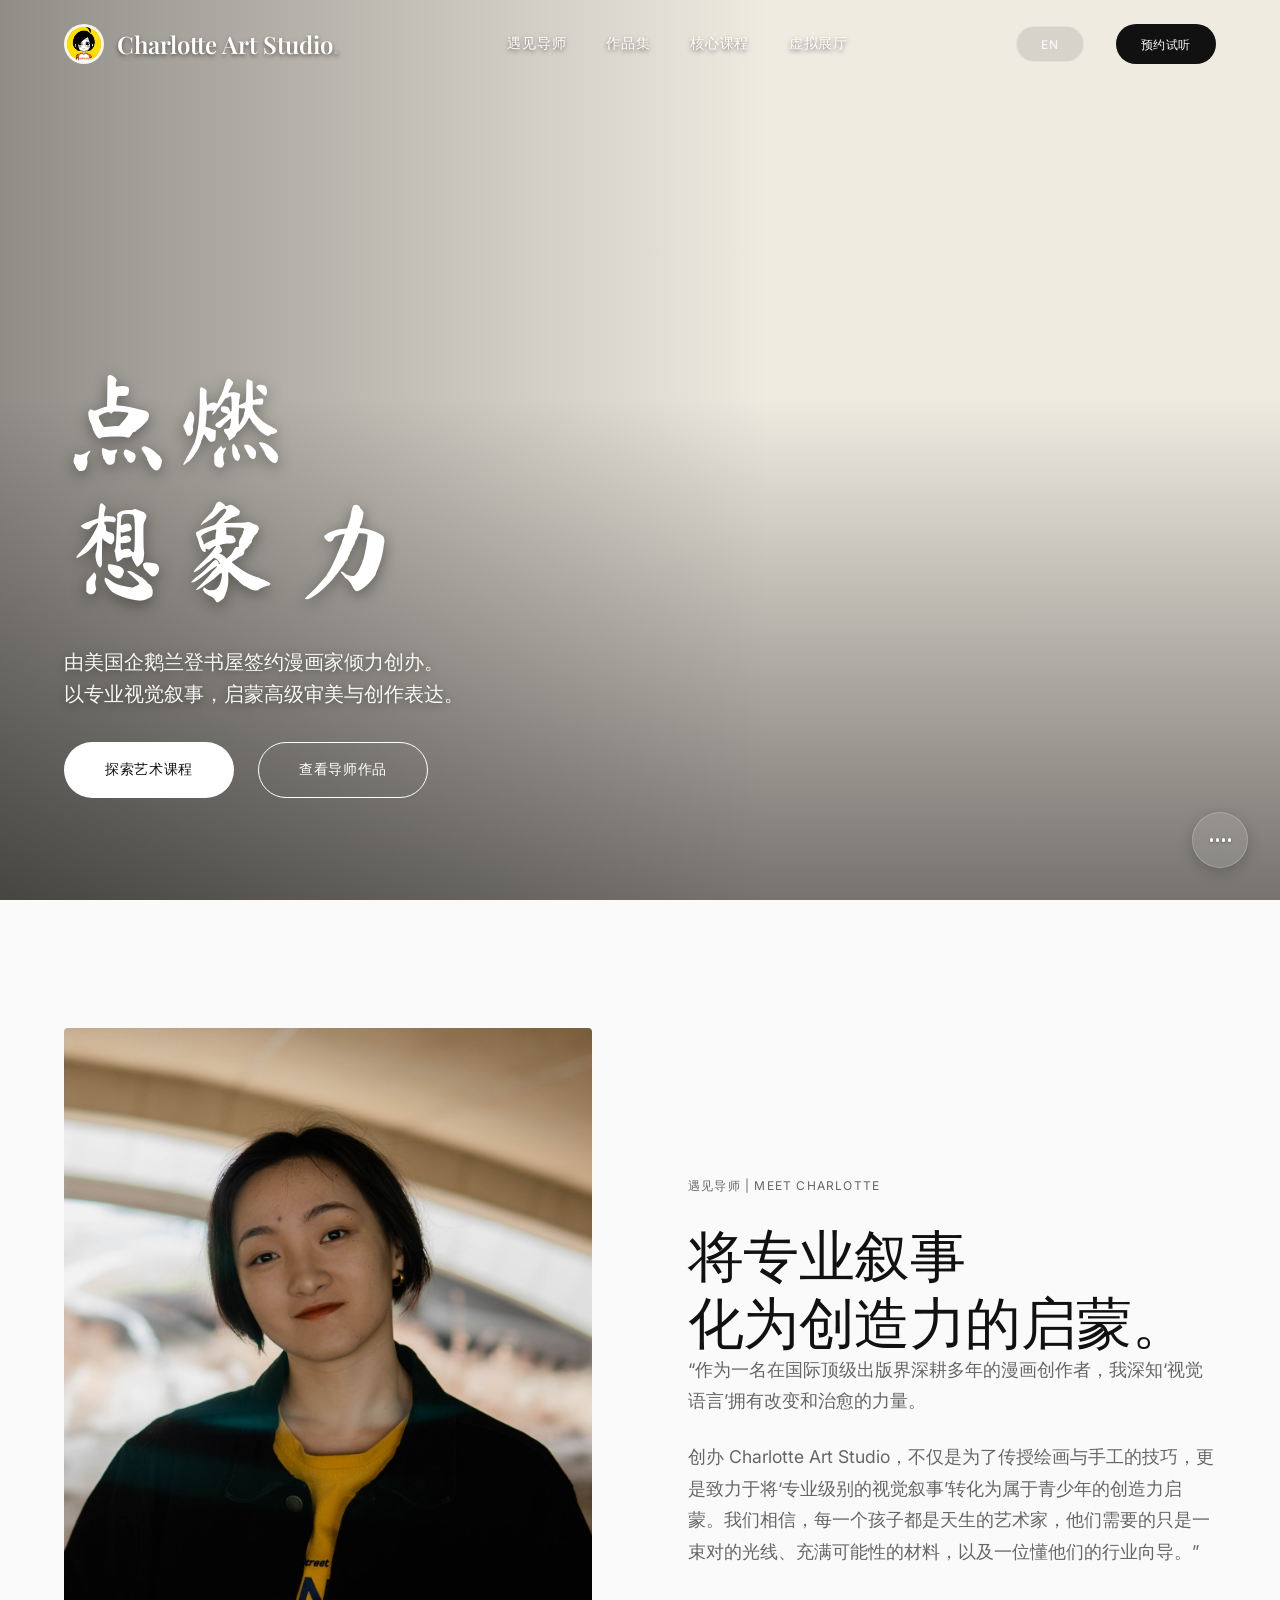
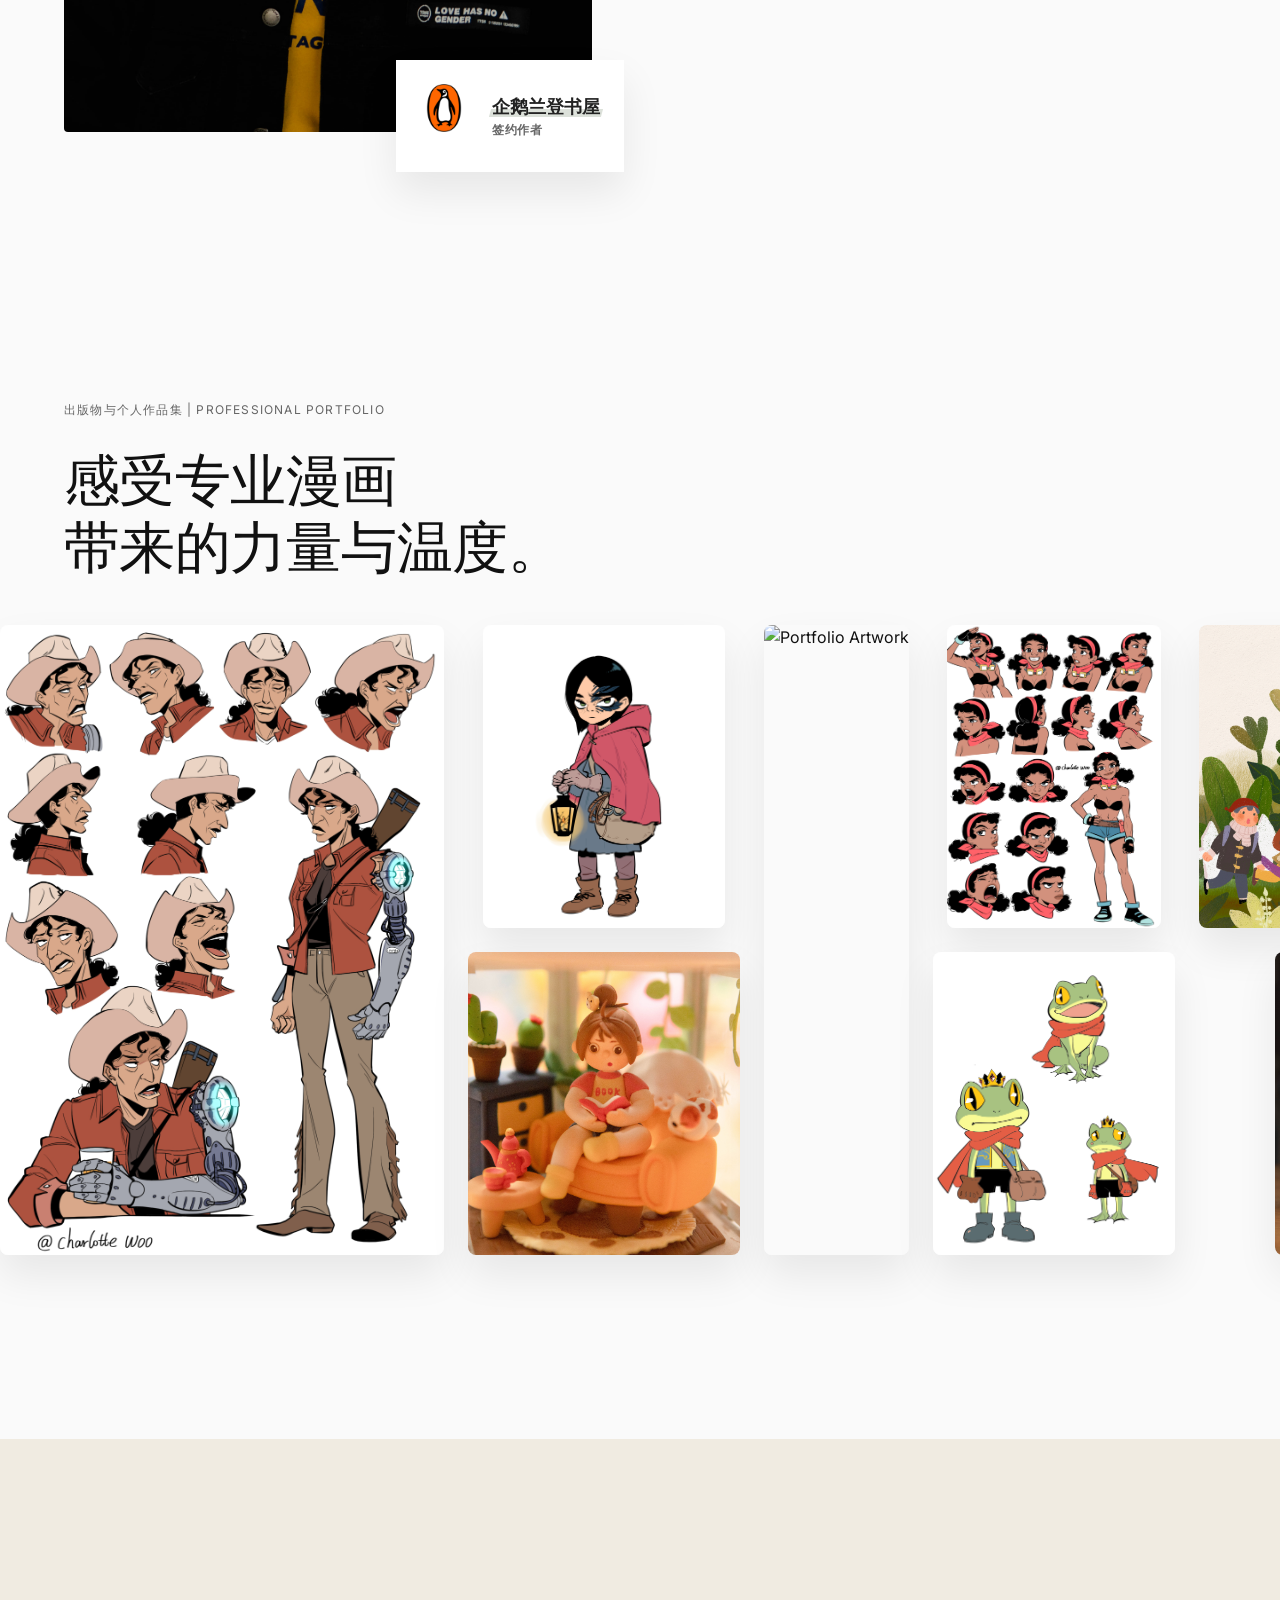
==== commit 9e0643bc: "优化顶部导航栏在手机上的弹性对齐和按钮比例" ====
--- a/index.html
+++ b/index.html
@@ -347,7 +347,7 @@
                         <span class="lang lang-en">Studio Location</span>
                         <span class="lang lang-zh">工作室地址</span>
                     </h5>
-                    <p>297 Allard Blvd SW</p>
+                    <p><a href="https://maps.google.com/?q=297+Allard+Blvd+SW" target="_blank" rel="noopener noreferrer" class="footer-link">297 Allard Blvd SW</a></p>
                 </div>
                 
                 <div class="info-block mt-2">
--- a/css/styles.css
+++ b/css/styles.css
@@ -228,6 +228,12 @@
     align-items: center;
 }
 
+.header-actions {
+    display: flex;
+    align-items: center;
+    gap: 1rem;
+}
+
 .logo a {
     display: flex;
     align-items: center;
@@ -826,6 +832,13 @@
 @media (max-width: 600px) {
     .masonry-grid { columns: 1; }
     .hero-ctas { flex-direction: column; }
+    
+    /* Header Mobile Optimization */
+    .logo a { font-size: 1.2rem; gap: 0.4rem; }
+    .logo span { max-width: 130px; white-space: nowrap; overflow: hidden; text-overflow: ellipsis; display: inline-block; vertical-align: middle; }
+    .header-avatar { width: 32px; height: 32px; }
+    .header-actions { gap: 0.4rem; }
+    .btn-sm { padding: 0.4rem 0.8rem; font-size: 0.7rem; }
 }
 
 
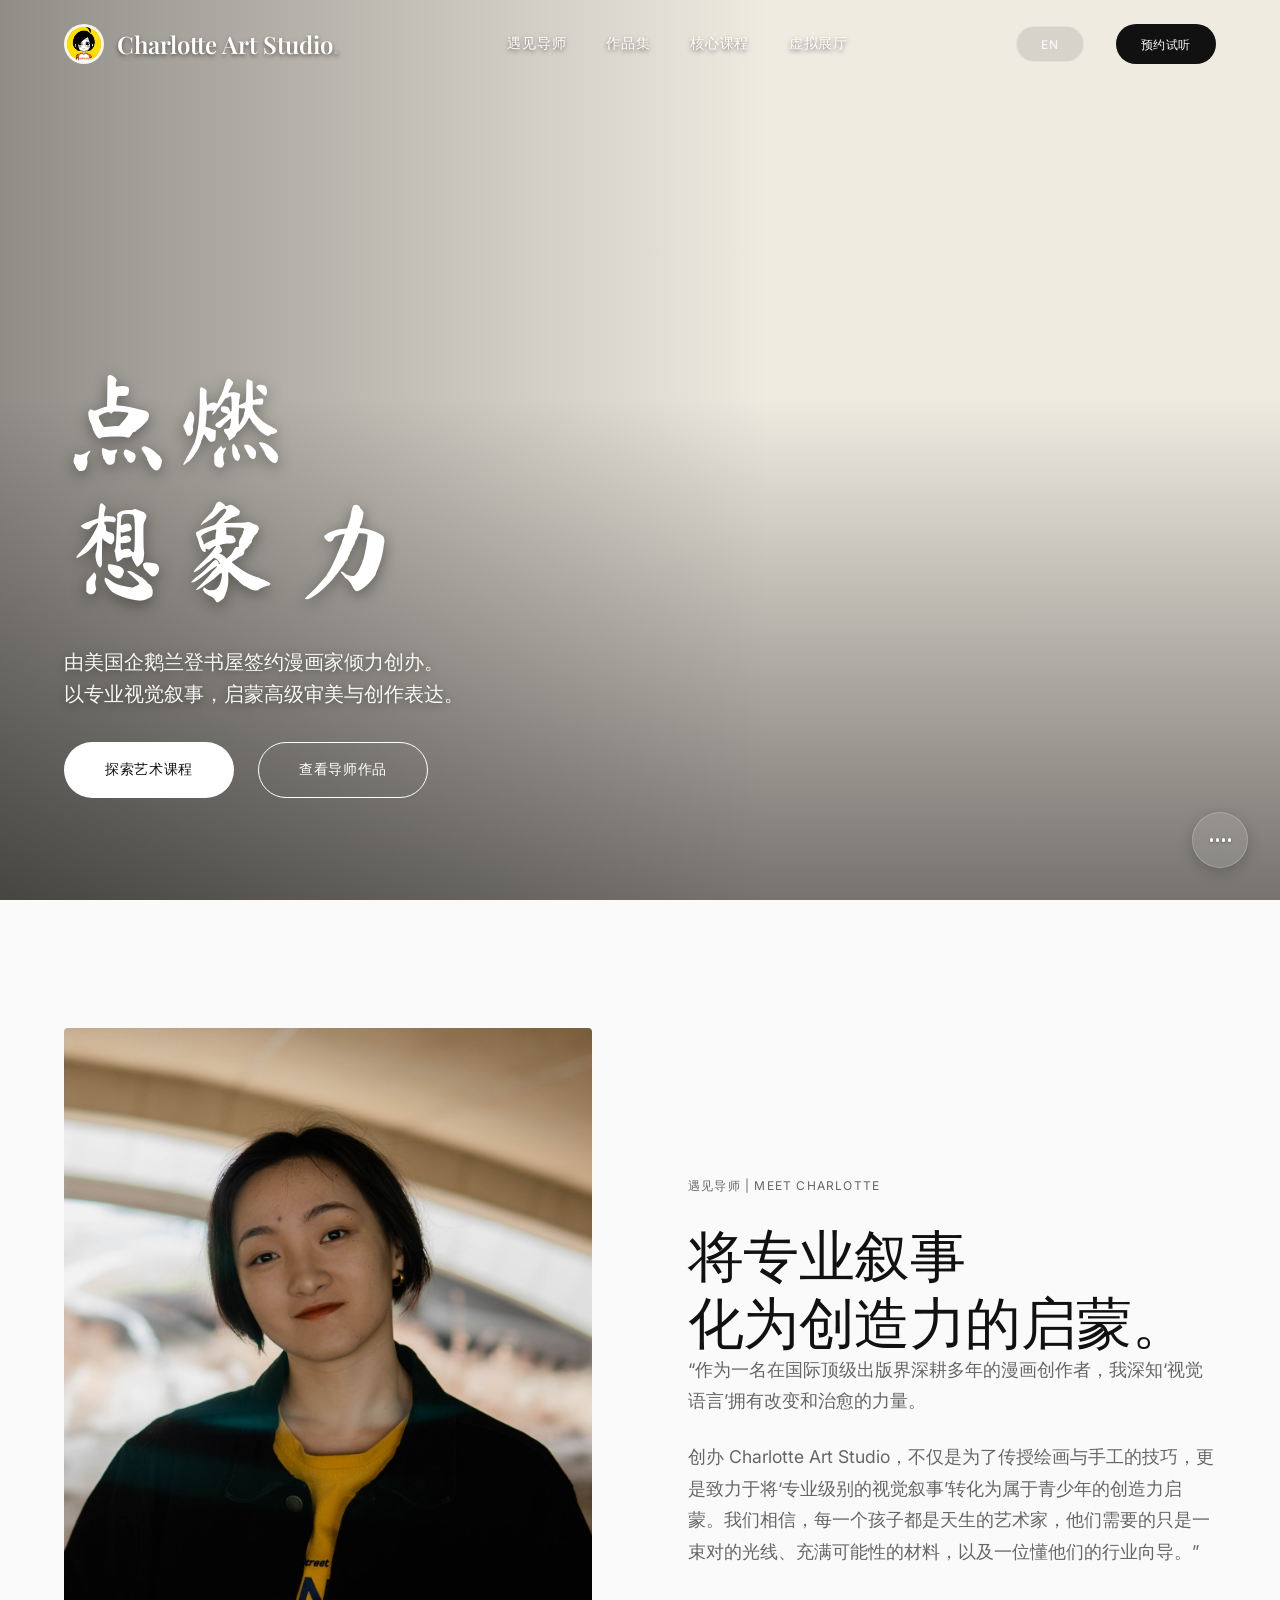
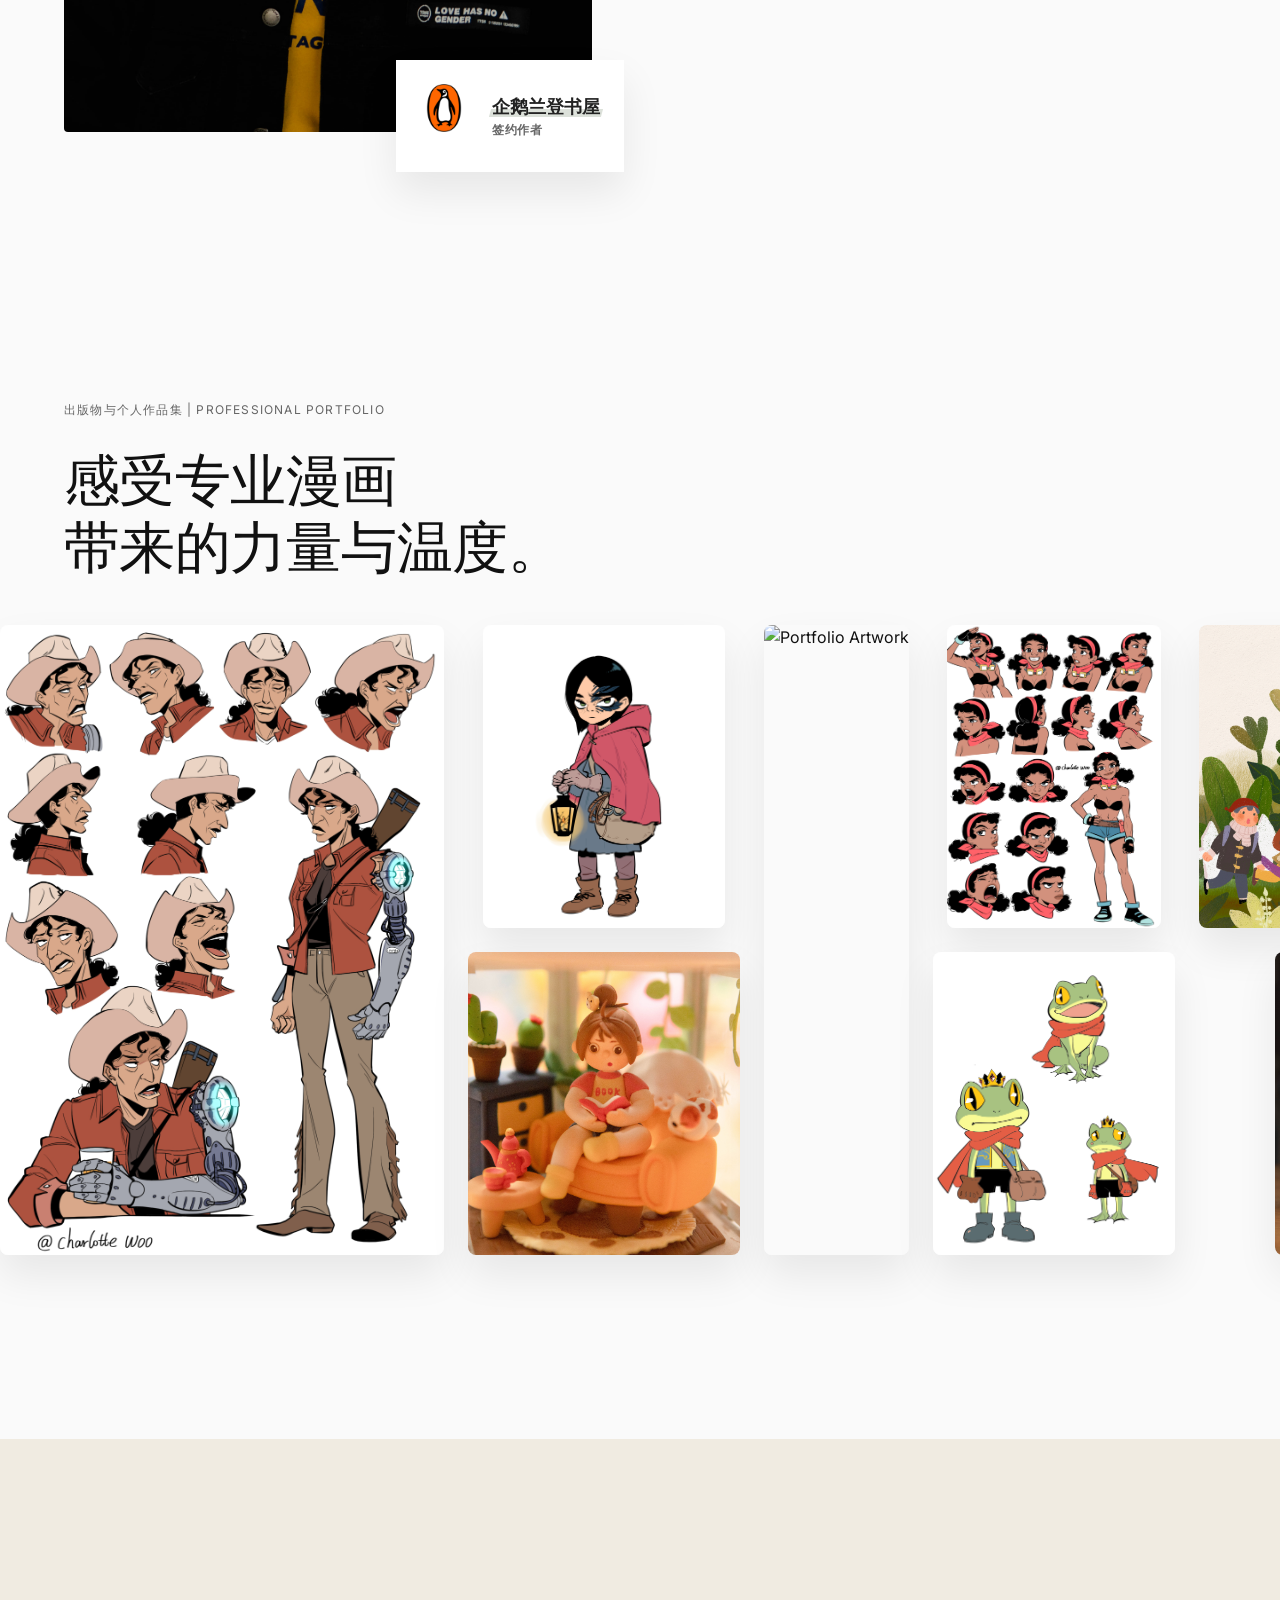
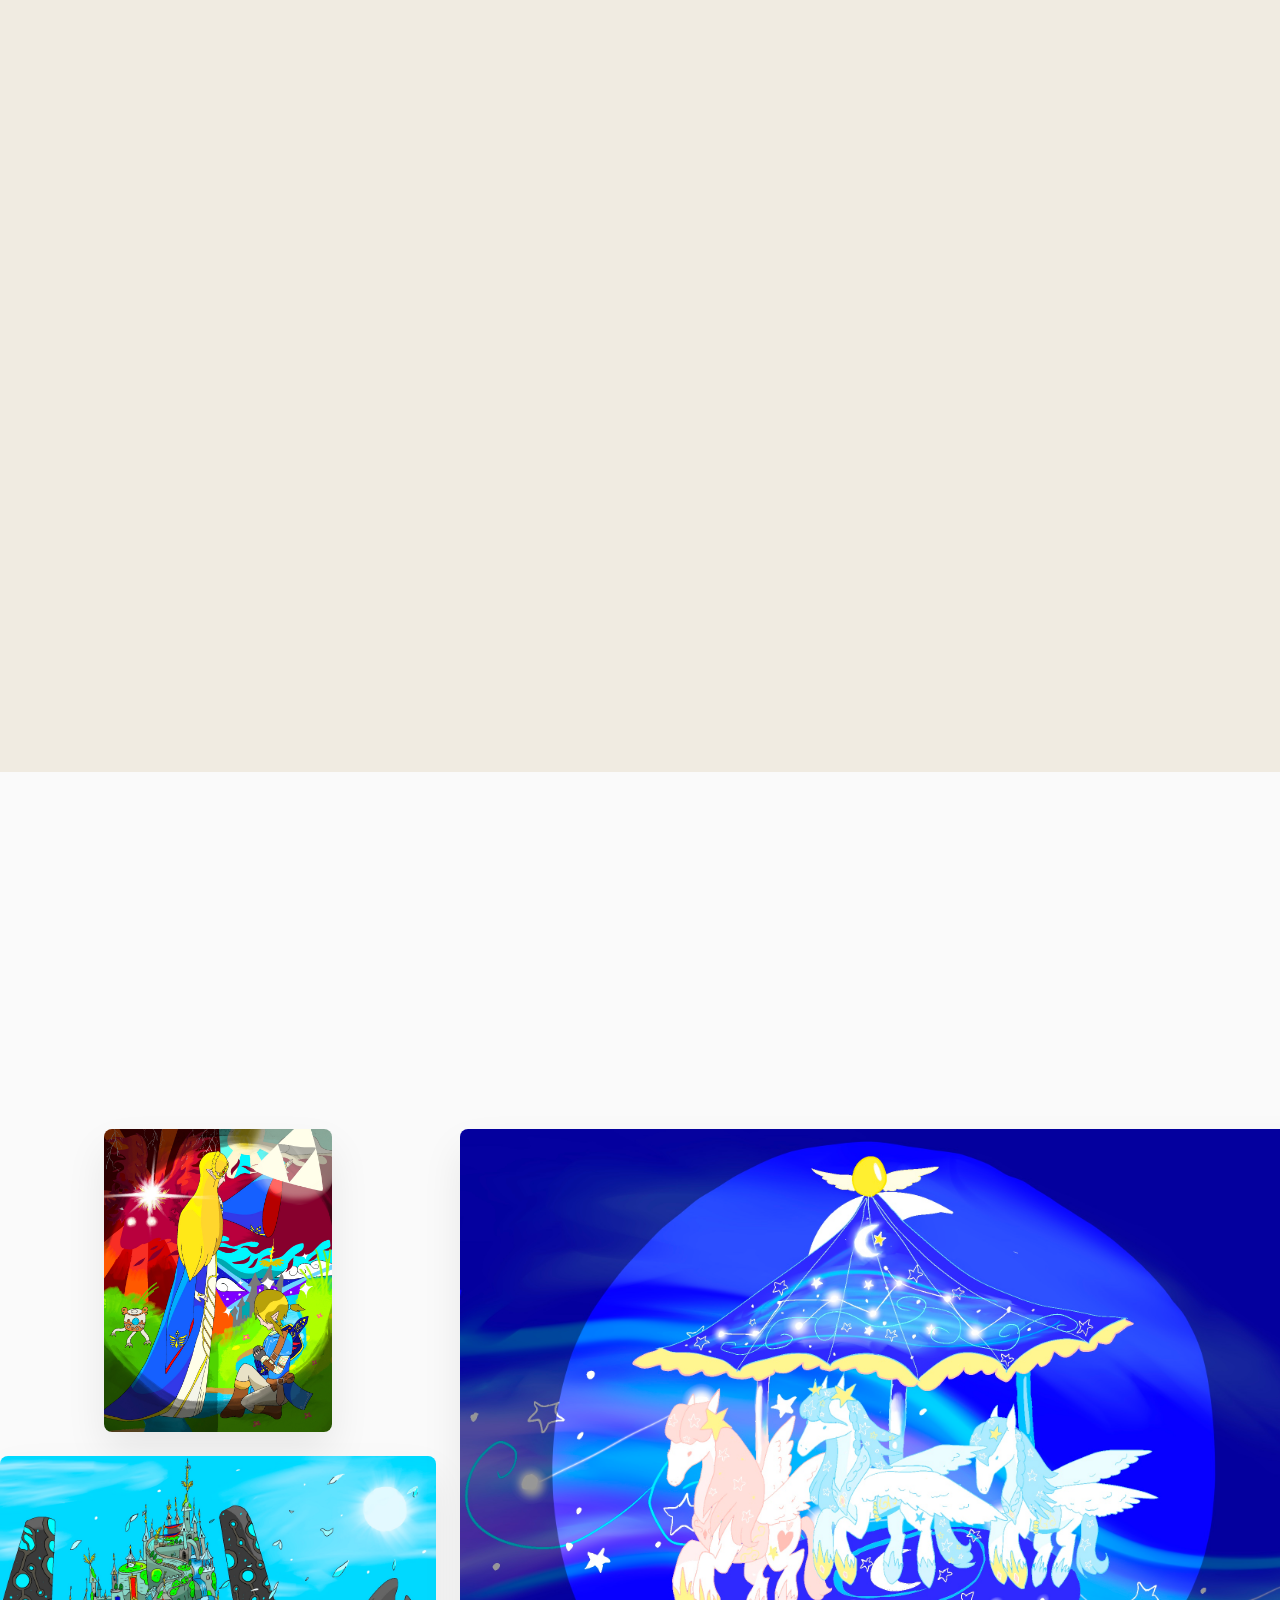
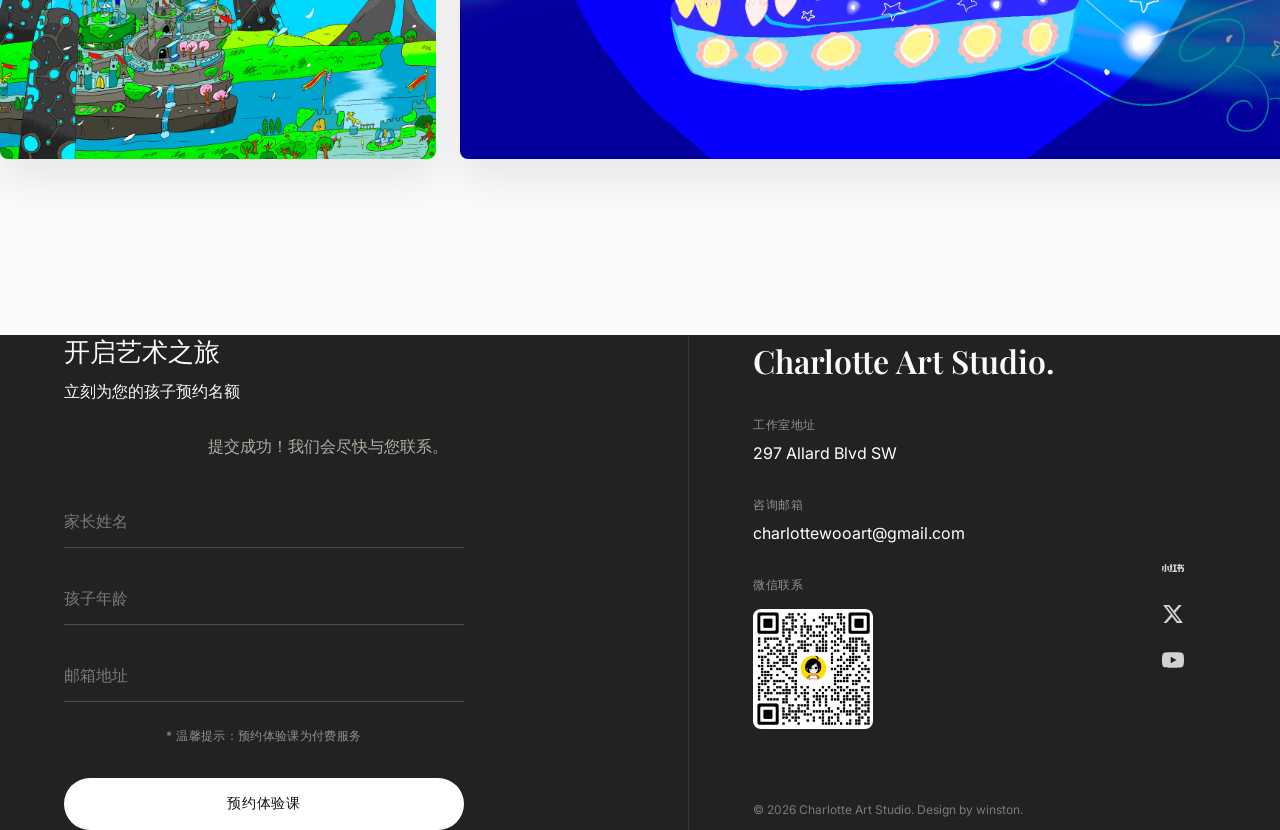
==== commit d9f366e6: "seo: 优化 Meta 关键字与全局图文 Alt 标签以提升 Google 抓取排名" ====
--- a/index.html
+++ b/index.html
@@ -2,11 +2,9 @@
 <html lang="zh-CN" data-lang="zh">
 <head>
     <meta charset="UTF-8">
-    <meta name="viewport" content="width=device-width, initial-scale=1.0">
-    <title>Charlotte Art Studio | Ignite the Imagination</title>
-    <meta name="description" content="企鹅兰登签约漫画家Charlotte创办的高端少儿美术工作室。专注于青少年漫画创作与儿童立体视觉叙事启发。">
-    <!-- Google Fonts -->
-    <link rel="preconnect" href="https://fonts.googleapis.com">
+    <title>Charlotte Art Studio | 漫画与插画艺术课程 | 企鹅兰登签约漫画家</title>
+    <meta name="description" content="Charlotte Art Studio 位于埃德蒙顿，由企鹅兰登书屋签约漫画家创办。我们为儿童与青少年提供美术基础、插画、漫画创作及手工粘土等专业视觉叙事启蒙课程。">
+    <meta name="robots" content="index, follow">
     <link rel="preconnect" href="https://fonts.gstatic.com" crossorigin>
     <link href="https://fonts.googleapis.com/css2?family=Inter:wght@300;400;500&family=Playfair+Display:ital,wght@0,400;0,600;1,400&family=Zhi+Mang+Xing&family=Ma+Shan+Zheng&display=swap" rel="stylesheet">
     <link rel="stylesheet" href="css/styles.css">
@@ -18,7 +16,7 @@
     <!-- 漫画风闪屏动画 (Preloader Splash) -->
     <div id="site-preloader">
         <div class="hole-wipe"></div>
-        <img src="assets/avatar.png" alt="Charlotte Manga Avatar" class="preloader-avatar">
+        <img src="assets/avatar.png" alt="Charlotte Art Studio 品牌标志" class="preloader-avatar">
     </div>
 
     <!-- 顶部导航 -->
@@ -26,7 +24,7 @@
         <div class="nav-container">
             <div class="logo">
                 <a href="#">
-                    <img src="assets/avatar.png" alt="Logo Avatar" class="header-avatar">
+                    <img src="assets/avatar.png" alt="Charlotte Art Studio 品牌标志" class="header-avatar">
                     <span>Charlotte Art Studio<span class="dot">.</span></span>
                 </a>
             </div>
@@ -96,7 +94,7 @@
         <section id="about" class="about-section">
             <div class="container grid-2-col">
                 <div class="about-image-wrap reveal-up">
-                    <img src="assets/charlotte_portrait.jpg" alt="Charlotte Portrait" class="about-portrait">
+                    <img src="assets/charlotte_portrait.jpg" alt="企鹅兰登签约漫画家 Charlotte 导师肖像" class="about-portrait">
                     <!-- Penguin Random House Logo placeholder -->
                     <div class="badge">
                         <div class="badge-icon" style="background: transparent; box-shadow: none; padding: 0;">
@@ -171,7 +169,7 @@
                     <!-- 课程1: 美术基础 -->
                     <div class="program-card reveal-up">
                         <div class="pg-image">
-                            <img src="assets/class_foundations.jpg" alt="Art Foundations" onerror="this.src='assets/class_crafts.jpg'">
+                            <img src="assets/class_foundations.jpg" alt="儿童美术基础课程" onerror="this.src='assets/class_crafts.jpg'">
                         </div>
                         <div class="pg-content">
                             <span class="tag">
@@ -191,7 +189,7 @@
                     <!-- 课程2: 插画与审美 -->
                     <div class="program-card reveal-up delay-1">
                         <div class="pg-image">
-                            <img src="assets/class_crafts.jpg" alt="Illustration & Aesthetics">
+                            <img src="assets/class_crafts.jpg" alt="儿童插画与审美启蒙课程">
                         </div>
                         <div class="pg-content">
                             <span class="tag">
@@ -211,7 +209,7 @@
                     <!-- 课程3: 漫画创作 -->
                     <div class="program-card reveal-up delay-2">
                         <div class="pg-image">
-                            <img src="assets/class_comic.jpg" alt="Comic Creation">
+                            <img src="assets/class_comic.jpg" alt="青少年漫画创作课程">
                         </div>
                         <div class="pg-content">
                             <span class="tag">
@@ -231,7 +229,7 @@
                     <!-- 课程4: 手工粘土 -->
                     <div class="program-card reveal-up delay-3">
                         <div class="pg-image">
-                            <img src="assets/class_clay.jpg" alt="Handmade Clay">
+                            <img src="assets/class_clay.jpg" alt="手工粘土立体造型课程">
                         </div>
                         <div class="pg-content">
                             <span class="tag">
@@ -251,7 +249,7 @@
                     <!-- 课程5: 数码绘画 -->
                     <div class="program-card reveal-up delay-4">
                         <div class="pg-image">
-                            <img src="assets/class_digital.jpg" alt="Digital Art" onerror="this.src='assets/class_comic.jpg'">
+                            <img src="assets/class_digital.jpg" alt="专业数码绘画课程与Procreate工具教学" onerror="this.src='assets/class_comic.jpg'">
                         </div>
                         <div class="pg-content">
                             <span class="tag">
@@ -363,7 +361,7 @@
                         <span class="lang lang-en">WeChat</span>
                         <span class="lang lang-zh">微信联系</span>
                     </h5>
-                    <img src="assets/微信.png" alt="WeChat QR Code" style="width: 120px; border-radius: 8px; margin-top: 8px;">
+                    <img src="assets/微信.png" alt="Charlotte Art Studio 官方微信联络客服" style="width: 120px; border-radius: 8px; margin-top: 8px;">
                 </div>
 
                 <div class="social-links mt-2">
